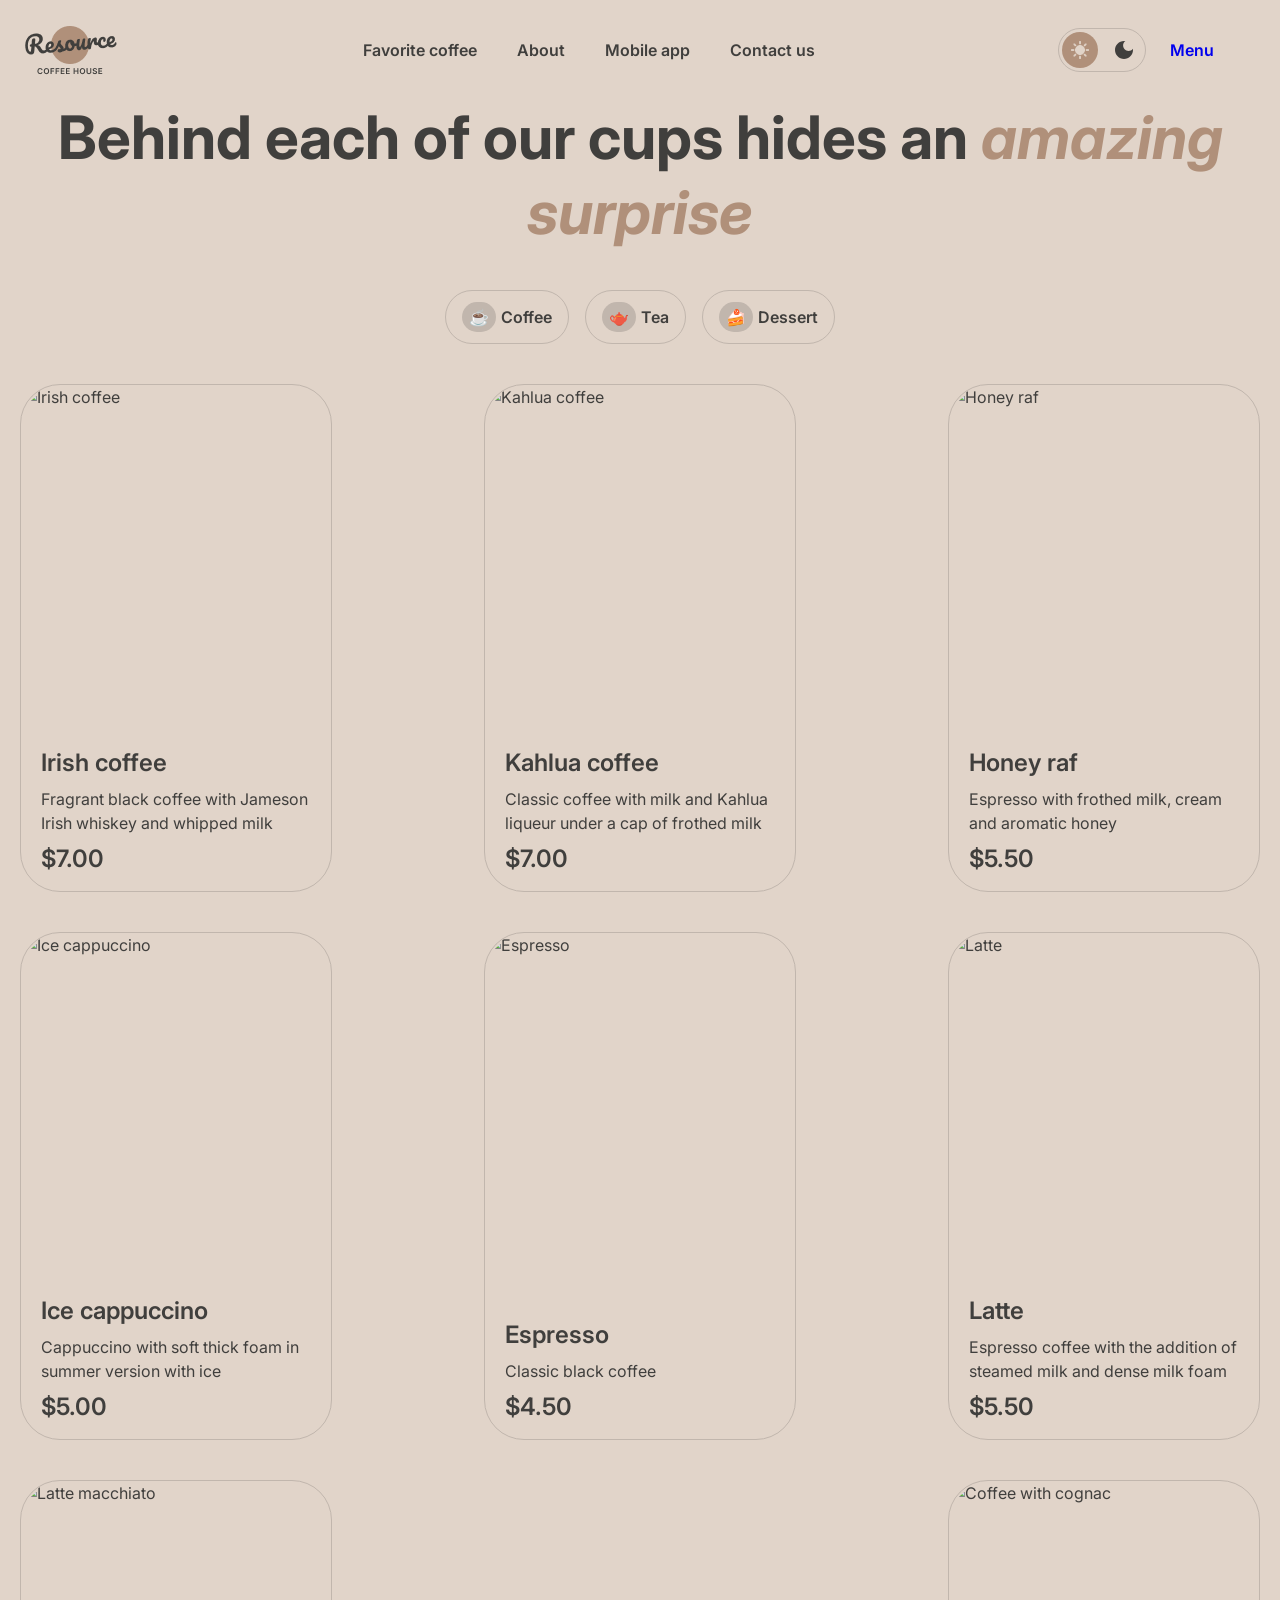
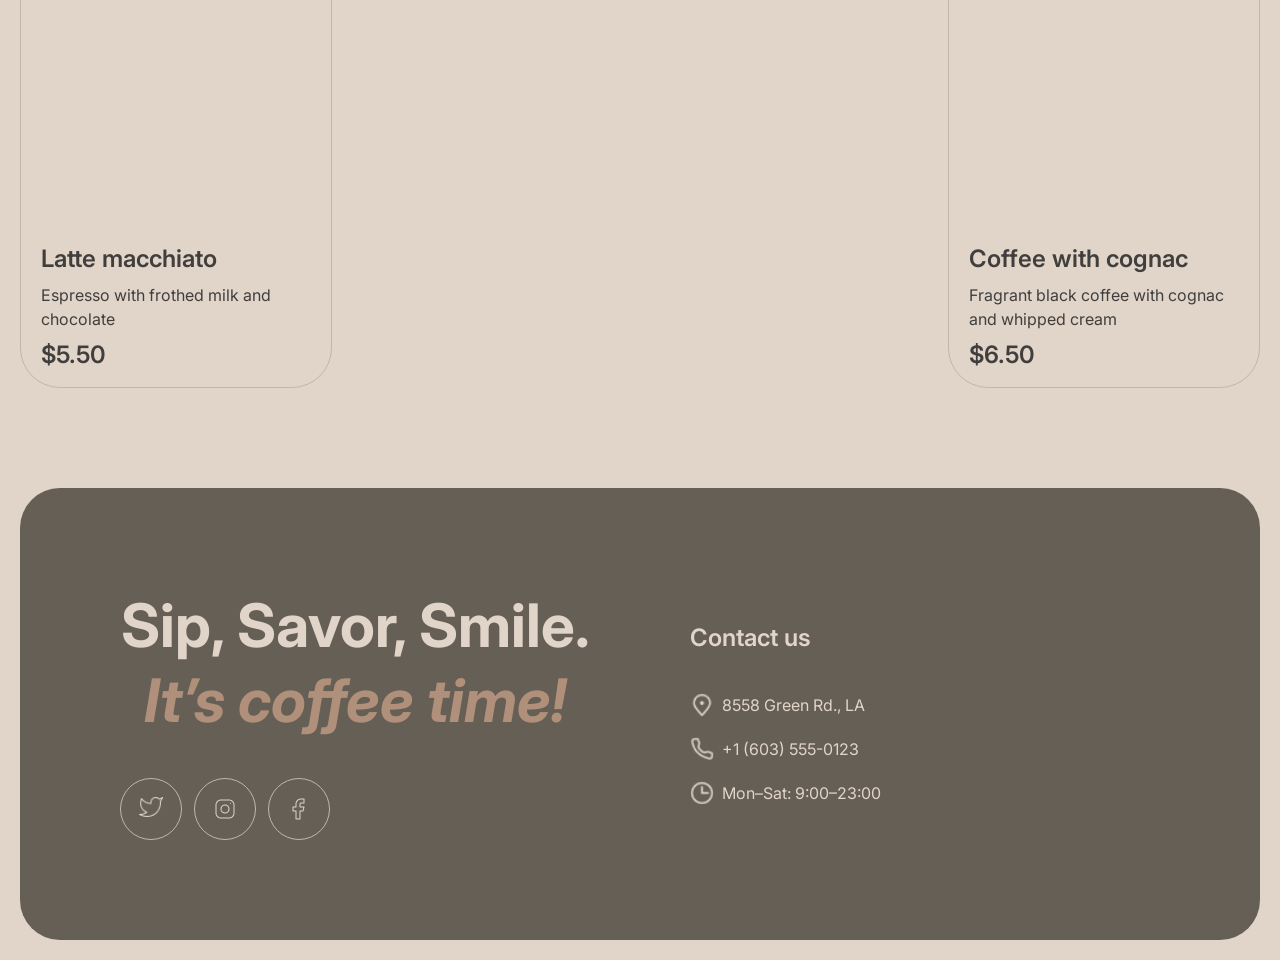
==== menu.html @ 3d420014 "feat: upd layout" ====
<!DOCTYPE html>
<html lang="en">
<head>
  <meta charset="UTF-8">
  <meta name="viewport" content="width=device-width, initial-scale=1.0">
  <link rel="icon" href="./src/images/logos/logo.png" type="image/png">
  <title>Coffee House menu</title>
  <link rel="preconnect" href="https://fonts.googleapis.com">
  <link rel="preconnect" href="https://fonts.gstatic.com" crossorigin>
  <link href="https://fonts.googleapis.com/css2?family=Inter:wght@400;500;600;700&display=swap" rel="stylesheet">
  <link rel="stylesheet" href="./src/style/main.css">
</head>
<body class="body">
  <header id="header"></header>

  <main class="menu" id="menu">
    <section class="menu-container">
      <h1 class="section-title">Behind each of our cups hides an <span class="title-italic">amazing surprise</span></h1>
      
      <ul class="btn-menu">
        <li class="btn-menu-list-item">
          <span class="btn-menu-emoj">☕</span>
          <a class="menu-link coffee" href="#coffee">Coffee</a>
        </li>
        <li class="btn-menu-list-item">
          <span class="btn-menu-emoj">🫖</span>
          <a class="menu-link tea" href="#tea">Tea</a>
        </li>
        <li class="btn-menu-list-item">
          <span class="btn-menu-emoj">🍰</span>
          <a class="menu-link dessert" href="#dessert">Dessert</a>
        </li>
      </ul>

      <div class="cards-conteiner coffee-list" id="coffee">
        <div class="card">
          <img class="card-img" src="/src/images/menu/Irish.jpg" alt="Irish coffee">
          <div class="card-content">
            <h3 class="card-title">Irish coffee</h3>
            <p class="card-descrp">Fragrant black coffee with Jameson Irish whiskey and whipped milk</p>
            <p class="card-price">$7.00</p>
          </div>
        </div>

        <div class="card">
          <img class="card-img" src="/src/images/menu/Kahlua.jpg" alt="Kahlua coffee">
          <div class="card-content">
            <h3 class="card-title">Kahlua coffee</h3>
            <p class="card-descrp">Classic coffee with milk and Kahlua liqueur under a cap of frothed milk</p>
            <p class="card-price">$7.00</p>
          </div>
        </div>

        <div class="card">
          <img class="card-img" src="/src/images/menu/Honey.jpg" alt="Honey raf">
          <div class="card-content">
            <h3 class="card-title">Honey raf</h3>
            <p class="card-descrp">Espresso with frothed milk, cream and aromatic honey</p>
            <p class="card-price">$5.50</p>
          </div>
        </div>

        <div class="card">
          <img class="card-img" src="/src/images/menu/Ice.jpg" alt="Ice cappuccino">
          <div class="card-content">
            <h3 class="card-title">Ice cappuccino</h3>
            <p class="card-descrp">Cappuccino with soft thick foam in summer version with ice</p>
            <p class="card-price">$5.00</p>
          </div>
        </div>

        <div class="card">
          <img class="card-img" src="/src/images/menu/Espresso.jpg" alt="Espresso">
          <div class="card-content">
            <h3 class="card-title">Espresso</h3>
            <p class="card-descrp">Classic black coffee</p>
            <p class="card-price">$4.50</p>
          </div>
        </div>

        <div class="card">
          <img class="card-img" src="/src/images/menu/Latte.jpg" alt="Latte">
          <div class="card-content">
            <h3 class="card-title">Latte</h3>
            <p class="card-descrp">Espresso coffee with the addition of steamed milk and dense milk foam</p>
            <p class="card-price">$5.50</p>
          </div>
        </div>

        <div class="card">
          <img class="card-img" src="/src/images/menu/macchiato.jpg" alt="Latte macchiato">
          <div class="card-content">
            <h3 class="card-title">Latte macchiato</h3>
            <p class="card-descrp">Espresso with frothed milk and chocolate</p>
            <p class="card-price">$5.50</p>
          </div>
        </div>

        <div class="card">
          <img class="card-img" src="/src/images/menu/cognac.jpg" alt="Coffee with cognac">
          <div class="card-content">
            <h3 class="card-title">Coffee with cognac</h3>
            <p class="card-descrp">Fragrant black coffee with cognac and whipped cream</p>
            <p class="card-price">$6.50</p>
          </div>
        </div>

        <div class="load-more"></div>
      </div>

      <div class="cards-conteiner tea-list" id="tea">
        <div class="card">
          <img class="card-img" src="/src/images/menu/Moroccan.png" alt="Moroccan tea">
          <div class="card-content">
            <h3 class="card-title">Moroccan</h3>
            <p class="card-descrp">Fragrant black tea with the addition of tangerine, cinnamon, honey, lemon and mint</p>
            <p class="card-price">$4.50</p>
          </div>
        </div>

        <div class="card">
          <img class="card-img" src="/src/images/menu/Ginger.png" alt="Ginger tea">
          <div class="card-content">
            <h3 class="card-title">Ginger</h3>
            <p class="card-descrp">Original black tea with fresh ginger, lemon and honey</p>
            <p class="card-price">$5.00</p>
          </div>
        </div>

        <div class="card">
          <img class="card-img" src="/src/images/menu/Cranberry.png" alt="Cranberry tea">
          <div class="card-content">
            <h3 class="card-title">Cranberry</h3>
            <p class="card-descrp">Invigorating black tea with cranberry and honey</p>
            <p class="card-price">$5.00</p>
          </div>
        </div>

        <div class="card">
          <img class="card-img" src="/src/images/menu/buckthorn.png" alt="Sea buckthorn tea">
          <div class="card-content">
            <h3 class="card-title">Sea buckthorn</h3>
            <p class="card-descrp">Toning sweet black tea with sea buckthorn, fresh thyme and cinnamon</p>
            <p class="card-price">$5.50</p>
          </div>
        </div>

        <div class="load-more"></div>
      </div>

      <div class="cards-conteiner dessert-list" id="dessert">
        <div class="card">
          <img class="card-img" src="/src/images/menu/Marble-cheesecake.png" alt="Marble cheesecake">
          <div class="card-content">
            <h3 class="card-title">Marble cheesecake</h3>
            <p class="card-descrp">Philadelphia cheese with lemon zest on a light sponge cake and red currant jam</p>
            <p class="card-price">$3.50</p>
          </div>
        </div>

        <div class="card">
          <img class="card-img" src="/src/images/menu/Red-velvet.png" alt="Red velvet">
          <div class="card-content">
            <h3 class="card-title">Red velvet</h3>
            <p class="card-descrp">Layer cake with cream cheese frosting</p>
            <p class="card-price">$4.00</p>
          </div>
        </div>

        <div class="card">
          <img class="card-img" src="/src/images/menu/Cheesecakes.png" alt="Cheesecakes">
          <div class="card-content">
            <h3 class="card-title">Cheesecakes</h3>
            <p class="card-descrp">Soft cottage cheese pancakes with sour cream and fresh berries and sprinkled with powdered
              sugar</p>
            <p class="card-price">$4.50</p>
          </div>
        </div>

        <div class="card">
          <img class="card-img" src="/src/images/menu/Creme-brulee.png" alt="Creme brulee">
          <div class="card-content">
            <h3 class="card-title">Creme brulee</h3>
            <p class="card-descrp">Delicate creamy dessert in a caramel basket with wild berries</p>
            <p class="card-price">$4.00</p>
          </div>
        </div>

        <div class="card">
          <img class="card-img" src="/src/images/menu/Pancakes.png" alt="Pancakes">
          <div class="card-content">
            <h3 class="card-title">Pancakes</h3>
            <p class="card-descrp">Tender pancakes with strawberry jam and fresh strawberries</p>
            <p class="card-price">$4.50</p>
          </div>
        </div>

        <div class="card">
          <img class="card-img" src="/src/images/menu/Honey-cake.png" alt="Honey cake">
          <div class="card-content">
            <h3 class="card-title">Honey cake</h3>
            <p class="card-descrp">Classic honey cake with delicate custard</p>
            <p class="card-price">$4.50</p>
          </div>
        </div>

        <div class="card">
          <img class="card-img" src="/src/images/menu/Chocolate-cake.png" alt="Chocolate cake">
          <div class="card-content">
            <h3 class="card-title">Chocolate cake</h3>
            <p class="card-descrp">Cake with hot chocolate filling and nuts with dried apricots</p>
            <p class="card-price">$5.50</p>
          </div>
        </div>

        <div class="card">
          <img class="card-img" src="/src/images/menu/Black-forest.png" alt="Black forest">
          <div class="card-content">
            <h3 class="card-title">Black forest</h3>
            <p class="card-descrp">A combination of thin sponge cake with cherry jam and light chocolate mousse</p>
            <p class="card-price">$6.50</p>
          </div>
        </div>

        <div class="load-more"></div>
      </div>
    </section>
  </main>
  
  <footer id="footer"></footer>
  <script type="module" src="./src/js/main.js"></script>
</body>
</html>
---- src/style/main.css ----
@import "./normalizer.css";
@import "./variables.css";
@import "./header.css";
@import "./footer.css";
@import "./menu.css";

.btn {
  font-family: inherit;
  border: none;
  outline: none;
  background: transparent;
}

.body {
  font-family: "Inter", sans-serif;
  font-size: 16px;
  font-weight: 400;
  line-height: 150%;
  color: #403f3d;
  box-sizing: border-box;
  background-color: #e1d4c9;
  max-width: 1360px;
  padding-block: 20px;
  margin: 0 auto;
}

.body.dark-theme {
  color: #e1d4c9;
  background-color: #292826;
}

.section-title {
  font-size: 60px;
  line-height: 125%;
}

.section-subtitle {
  font-size: 24px;
  line-height: 125%;
  font-weight: 600;
}

/* main */
.main {
  display: flex;
  flex-direction: column;
  gap: 100px;
}

/* hero */
.hero {
  color: #e1d4c9;
  padding-top: 20px;
}

.section-hero-title {
  font-size: 72px;
  line-height: 105%;
}

.title-italic {
  color: #b0907a;
  font-style: italic;
}

.hero-container {
  background: url("/src/images/hero-img.jpg") center / cover no-repeat;
  border-radius: 40px;
  padding: 100px;
}

.hero-content {
  max-width: 530px;
  display: flex;
  flex-direction: column;
  align-items: flex-start;
  gap: 40px;
}

.hero-menu-btn {
  font-size: 16px;
  font-weight: 600;
  color: #403f3d;
  background-color: #e1d4c9;
  border-radius: 40px;
  padding: 20px 78px;
  position: relative;
}

.hero-menu-btn::after {
  content: "";
  top: 18px;
  right: 50px;
  width: 20px;
  height: 20px;
  background-image: url("/src/images/icons/coffee-cup.png");
  opacity: 0;
  position: absolute;
}

.dark-theme .hero-menu-btn {
  color: #e1d4c9;
  background-color: #292826;
}

.hero-menu-btn:hover::after {
  opacity: 1;
}

.dark-theme .hero-menu-btn:hover::after {
  background-image: url("/src/images/icons/coffee-cup-light.png");
}

/* favorite-coffee */
.favorite-coffee {
  text-align: center;
  margin: 0 auto;
  position: relative;
}

.carousel-container {
  width: 100%;
  max-width: 480px;
  display: flex;
  overflow: hidden;
  margin: 0 auto;
}

.coffe-card {
  min-width: 100%;
  display: flex;
  flex-direction: column;
  gap: 20px;
}

.coffe-card-descr {
  display: flex;
  flex-direction: column;
  gap: 16px;
}

.coffe-card-image {
  width: 100%;
}

.coffe-card-price {
  font-size: 24px;
  line-height: 125%;
  font-weight: 600;
}

.carousel-btn {
  display: flex;
  align-items: center;
  justify-content: center;

  width: 60px;
  height: 60px;
  border: 1px solid #665f55;
  border-radius: 50%;
  background-color: transparent;
  position: absolute;
}

.carousel-btn::after {
  content: "";
  width: 18px;
  height: 18px;
  background-size: contain;
  background-repeat: no-repeat;
  background-position: center;
}

.carousel-btn.prev {
  top: 50%;
  right: -160px;
}

.carousel-btn.next {
  top: 50%;
  left: -160px;
}

.prev::after {
  background-image: url("/src/images/icons/arrow-right.png");
}

.next::after {
  background-image: url("/src/images/icons/arrow-right.png");
  transform: rotate(180deg);
}

.dark-theme .prev::after {
  background-image: url("/src/images/icons/arrow-right-light.png");
}

.dark-theme .next::after {
  background-image: url("/src/images/icons/arrow-right-light.png");
  transform: rotate(180deg);
}

.carousel-indicators {
  display: flex;
  justify-content: center;
  gap: 12px;
  margin-top: 40px;
}

.carousel-indicator {
  width: 40px;
  height: 4px;
  background: #c1b6ad;
}

.dark-theme .carousel-indicator {
  background: #665f55;
}

/* about */
.about {
  display: grid;
  grid-template-columns: 1fr 1fr;
  gap: 24px;
}

.about .section-title {
  grid-column: 1 / -1;
}

.gallery {
  display: flex;
  flex-direction: column;
  gap: 24px;
}

.gallery-item {
  width: 100%;
  overflow: hidden;
  border-radius: 40px;
}

.gallery-item-large {
  aspect-ratio: 435 / 389;
}

.gallery-item-small {
  aspect-ratio: 435 / 283;
}

.gallery-item img {
  width: 100%;
  height: 100%;
  display: block;
  object-fit: cover;
}

/* mobile-app */
.mobile-app {
  display: flex;
  gap: 100px;
}

.mobile-app-info {
  display: flex;
  flex-direction: column;
  gap: 40px;
  flex: 1.2;
  padding-block: 144px;
}

.mobile-app-image {
  flex: 1;
  background-image: url("/src/images/mobile-screens.png");
  background-repeat: no-repeat;
  background-size: contain;
  background-position: center;
}

.dark-theme .mobile-app-image {
  background-image: url("/src/images/mobile-screens-dark.png");
}

.mobile-app-btn {
  font-size: 16px;
  font-weight: 600;
  text-align: left;
  border: 1px solid #665f55;
  border-radius: 100px;
  padding-block: 12px;
  position: relative;
}

.dark-theme .mobile-app-btn {
  color: #e1d4c9;
  border: 1px solid #c1b6ad;
}

.bnt-top {
  font-size: 10px;
  font-weight: 400;
  margin-bottom: 2px;
}

.app-store {
  padding-inline: 64px 58px;
}

.google-play {
  padding-inline: 64px 44px;
}

.app-store::before,
.google-play::before {
  content: "";
  display: inline-block;

  background-repeat: no-repeat;
  background-size: contain;
  top: 14px;
  left: 20px;
  position: absolute;
}

.app-store::before {
  width: 36px;
  height: 36px;
  background-image: url("/src/images/icons/iphone.png");
}

.dark-theme .app-store::before {
  background-image: url("/src/images/icons/iphone-light.png");
}

.google-play::before {
  width: 31px;
  height: 31px;
  background-image: url("/src/images/icons/goggleplay.png");
}

.dark-theme .google-play::before {
  background-image: url("/src/images/icons/goggleplay-light.png");
}

/* aside menu */
.side-menu {
  display: none;
  flex-direction: column;
  align-items: center;
  gap: 100px;
}

.side-menu .nav {
  display: flex;
  gap: 60px;
  flex-direction: column;
  align-items: center;
  font-size: 32px;
  font-weight: 600;
}

.side-menu .menu-btn {
  display: block;
  text-align: center;
  font-size: 32px;
  font-weight: 600;
  color: #403f3d;
}

@media (max-width: 1280px) {
  .body {
    padding-inline: 20px;
  }
}

@media (max-width: 768px) {
  .hero-container {
    padding: 60px;
  }

  /* add after adding functionality */
  /* .side-menu {
    display: none;
  } */

  .carousel-btn::after {
    width: 24px;
    height: 24px;
  }

  .carousel-btn.prev {
    right: 0;
  }

  .carousel-btn.next {
    left: 0;
  }

  .about {
    display: flex;
    flex-direction: column;
    gap: 40px;
  }

  .gallery-item-small {
    display: none;
  }

  .mobile-app {
    flex-direction: column;
  }

  .mobile-app-info {
    padding-block: 0;
  }

  .mobile-app-image {
    width: 100%;
    height: 500px;
    flex: none;
    margin-bottom: 100px;
  }
}

@media (max-width: 380px) {
  .body {
    padding: 20px 16px;
  }

  .section-hero-title {
    font-size: 42px;
  }

  .section-title {
    font-size: 32px;
  }

  .hero-container {
    padding: 60px 16px;
  }

  .carousel-container {
    margin-top: 40px;
  }

  .carousel-btn {
    display: none;
  }

  .gallery-item-large {
    height: 590px;
  }

  .app-store {
    margin-bottom: 20px;
  }

  .mobile-app {
    gap: 0;
  }

  .mobile-app-image {
    margin-bottom: 0;
  }
}
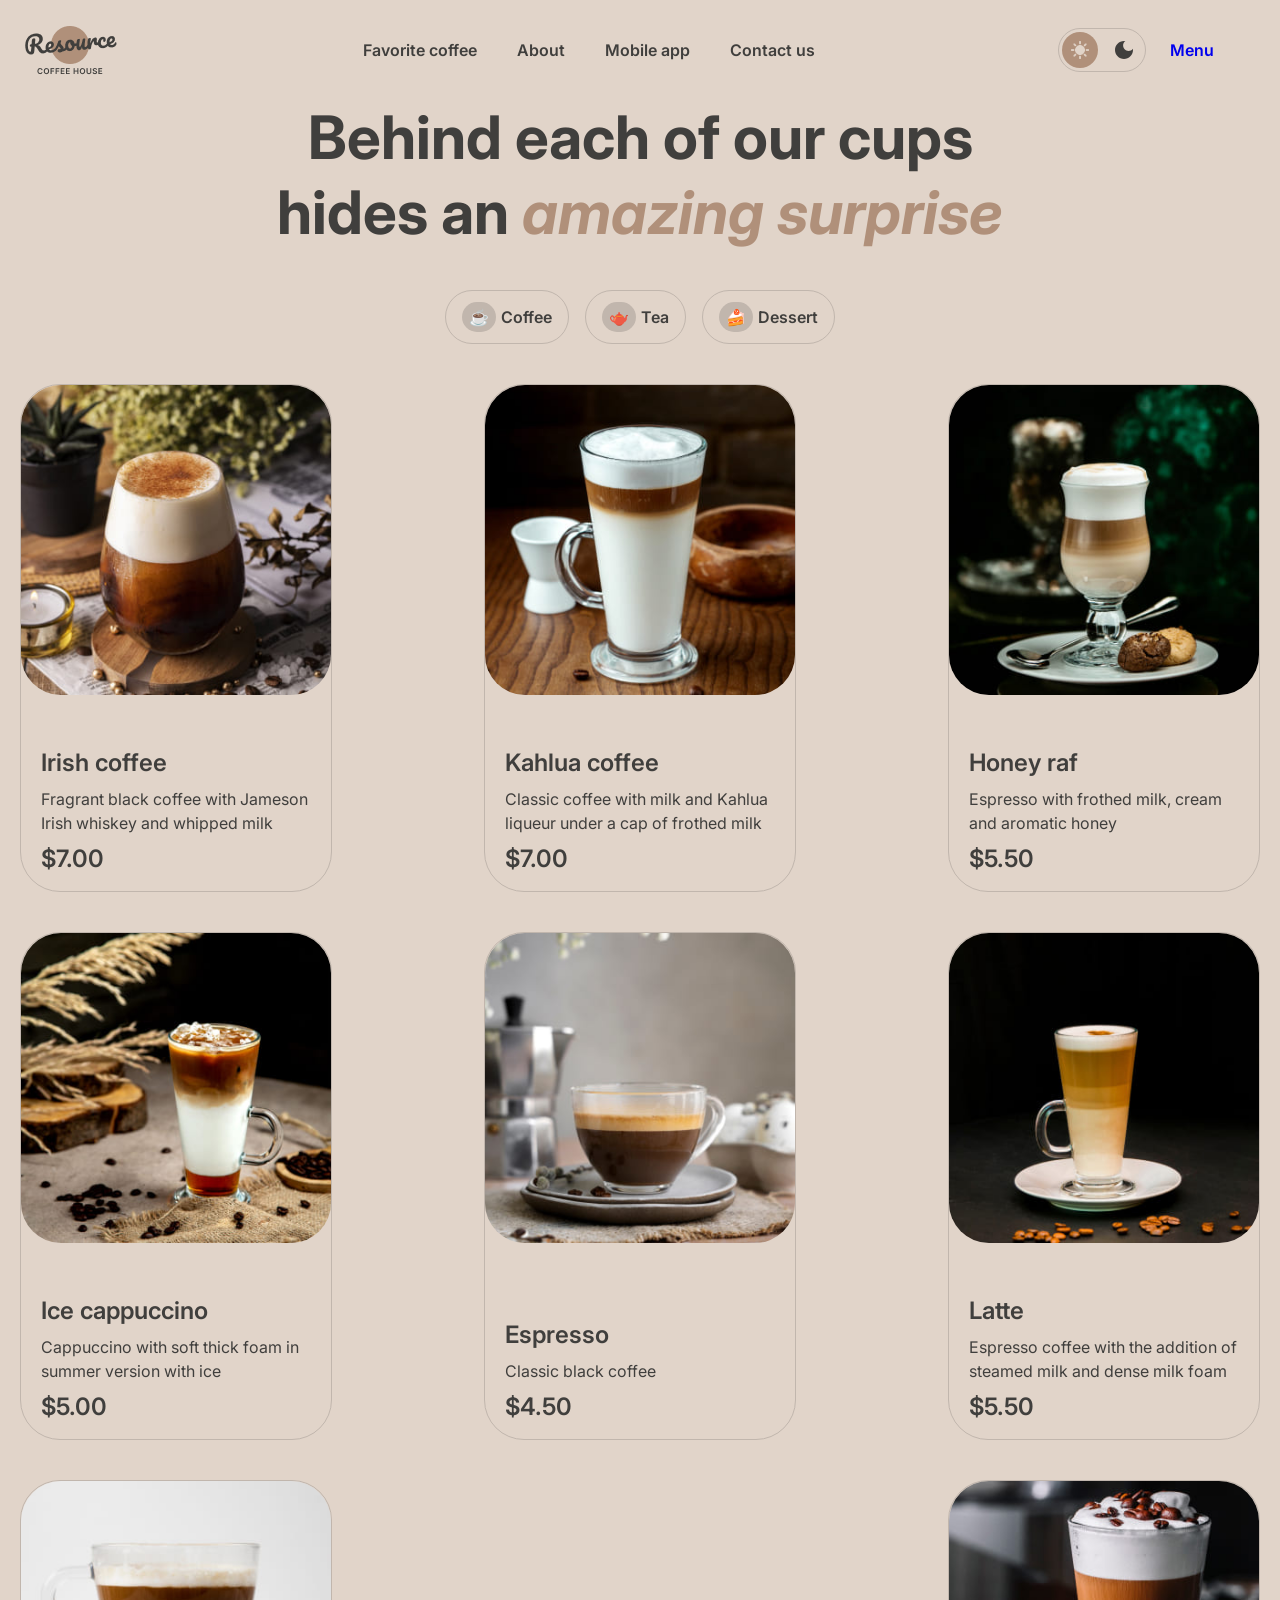
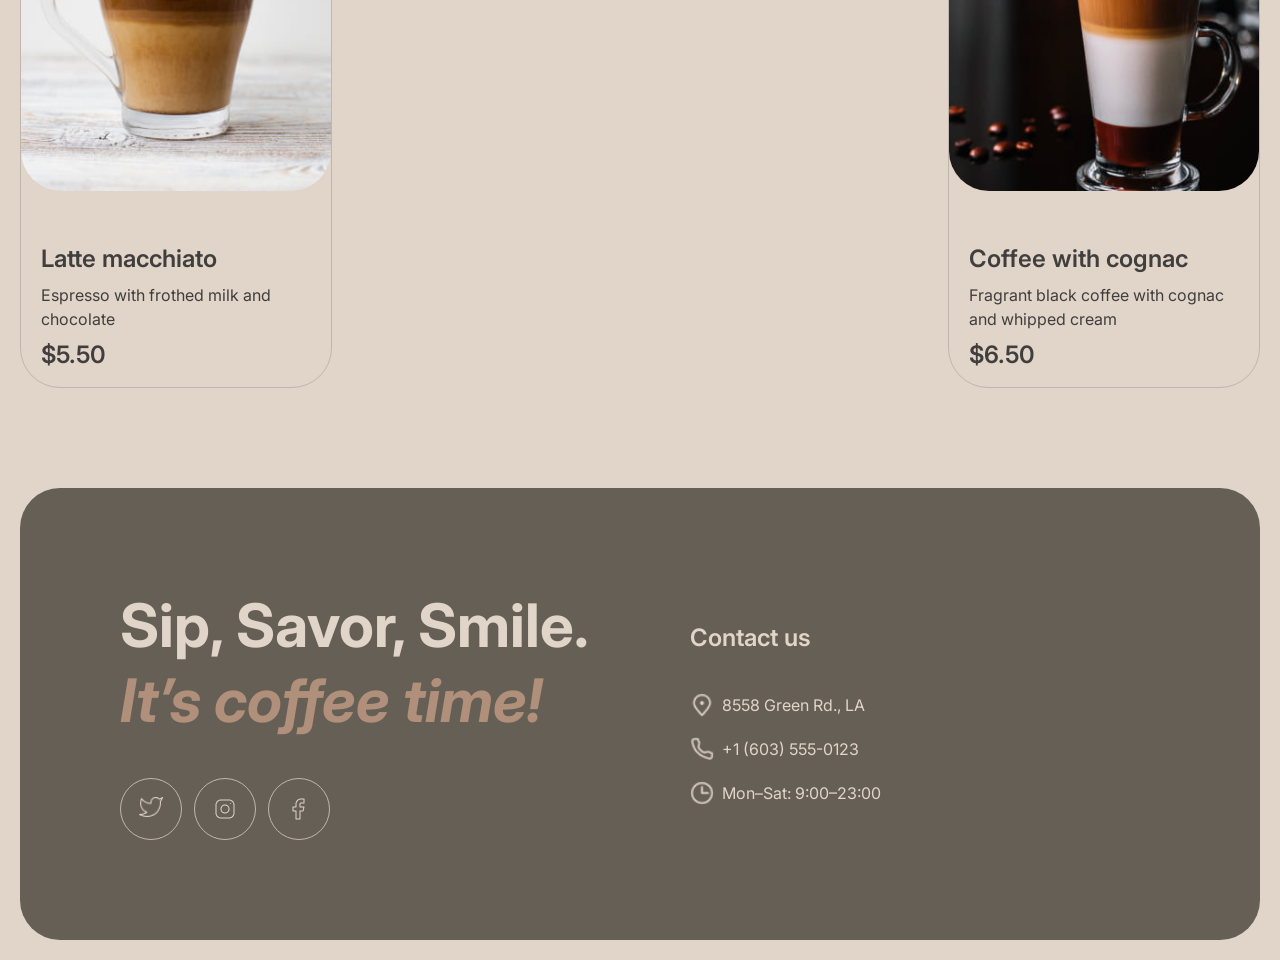
==== commit 86e0e85c: "fix: bugfixes" ====
--- a/menu.html
+++ b/menu.html
@@ -36,7 +36,7 @@
         <div class="card">
           <img class="card-img" src="/src/images/menu/Irish.jpg" alt="Irish coffee">
           <div class="card-content">
-            <h3 class="card-title">Irish coffee</h3>
+            <h2 class="card-title">Irish coffee</h2>
             <p class="card-descrp">Fragrant black coffee with Jameson Irish whiskey and whipped milk</p>
             <p class="card-price">$7.00</p>
           </div>
@@ -45,7 +45,7 @@
         <div class="card">
           <img class="card-img" src="/src/images/menu/Kahlua.jpg" alt="Kahlua coffee">
           <div class="card-content">
-            <h3 class="card-title">Kahlua coffee</h3>
+            <h2 class="card-title">Kahlua coffee</h2>
             <p class="card-descrp">Classic coffee with milk and Kahlua liqueur under a cap of frothed milk</p>
             <p class="card-price">$7.00</p>
           </div>
@@ -54,7 +54,7 @@
         <div class="card">
           <img class="card-img" src="/src/images/menu/Honey.jpg" alt="Honey raf">
           <div class="card-content">
-            <h3 class="card-title">Honey raf</h3>
+            <h2 class="card-title">Honey raf</h2>
             <p class="card-descrp">Espresso with frothed milk, cream and aromatic honey</p>
             <p class="card-price">$5.50</p>
           </div>
@@ -63,7 +63,7 @@
         <div class="card">
           <img class="card-img" src="/src/images/menu/Ice.jpg" alt="Ice cappuccino">
           <div class="card-content">
-            <h3 class="card-title">Ice cappuccino</h3>
+            <h2 class="card-title">Ice cappuccino</h2>
             <p class="card-descrp">Cappuccino with soft thick foam in summer version with ice</p>
             <p class="card-price">$5.00</p>
           </div>
@@ -72,7 +72,7 @@
         <div class="card">
           <img class="card-img" src="/src/images/menu/Espresso.jpg" alt="Espresso">
           <div class="card-content">
-            <h3 class="card-title">Espresso</h3>
+            <h2 class="card-title">Espresso</h2>
             <p class="card-descrp">Classic black coffee</p>
             <p class="card-price">$4.50</p>
           </div>
@@ -81,7 +81,7 @@
         <div class="card">
           <img class="card-img" src="/src/images/menu/Latte.jpg" alt="Latte">
           <div class="card-content">
-            <h3 class="card-title">Latte</h3>
+            <h2 class="card-title">Latte</h2>
             <p class="card-descrp">Espresso coffee with the addition of steamed milk and dense milk foam</p>
             <p class="card-price">$5.50</p>
           </div>
@@ -90,7 +90,7 @@
         <div class="card">
           <img class="card-img" src="/src/images/menu/macchiato.jpg" alt="Latte macchiato">
           <div class="card-content">
-            <h3 class="card-title">Latte macchiato</h3>
+            <h2 class="card-title">Latte macchiato</h2>
             <p class="card-descrp">Espresso with frothed milk and chocolate</p>
             <p class="card-price">$5.50</p>
           </div>
@@ -99,7 +99,7 @@
         <div class="card">
           <img class="card-img" src="/src/images/menu/cognac.jpg" alt="Coffee with cognac">
           <div class="card-content">
-            <h3 class="card-title">Coffee with cognac</h3>
+            <h2 class="card-title">Coffee with cognac</h2>
             <p class="card-descrp">Fragrant black coffee with cognac and whipped cream</p>
             <p class="card-price">$6.50</p>
           </div>
@@ -112,7 +112,7 @@
         <div class="card">
           <img class="card-img" src="/src/images/menu/Moroccan.png" alt="Moroccan tea">
           <div class="card-content">
-            <h3 class="card-title">Moroccan</h3>
+            <h2 class="card-title">Moroccan</h2>
             <p class="card-descrp">Fragrant black tea with the addition of tangerine, cinnamon, honey, lemon and mint</p>
             <p class="card-price">$4.50</p>
           </div>
@@ -121,7 +121,7 @@
         <div class="card">
           <img class="card-img" src="/src/images/menu/Ginger.png" alt="Ginger tea">
           <div class="card-content">
-            <h3 class="card-title">Ginger</h3>
+            <h2 class="card-title">Ginger</h2>
             <p class="card-descrp">Original black tea with fresh ginger, lemon and honey</p>
             <p class="card-price">$5.00</p>
           </div>
@@ -130,7 +130,7 @@
         <div class="card">
           <img class="card-img" src="/src/images/menu/Cranberry.png" alt="Cranberry tea">
           <div class="card-content">
-            <h3 class="card-title">Cranberry</h3>
+            <h2 class="card-title">Cranberry</h2>
             <p class="card-descrp">Invigorating black tea with cranberry and honey</p>
             <p class="card-price">$5.00</p>
           </div>
@@ -139,7 +139,7 @@
         <div class="card">
           <img class="card-img" src="/src/images/menu/buckthorn.png" alt="Sea buckthorn tea">
           <div class="card-content">
-            <h3 class="card-title">Sea buckthorn</h3>
+            <h2 class="card-title">Sea buckthorn</h2>
             <p class="card-descrp">Toning sweet black tea with sea buckthorn, fresh thyme and cinnamon</p>
             <p class="card-price">$5.50</p>
           </div>
@@ -152,7 +152,7 @@
         <div class="card">
           <img class="card-img" src="/src/images/menu/Marble-cheesecake.png" alt="Marble cheesecake">
           <div class="card-content">
-            <h3 class="card-title">Marble cheesecake</h3>
+            <h2 class="card-title">Marble cheesecake</h2>
             <p class="card-descrp">Philadelphia cheese with lemon zest on a light sponge cake and red currant jam</p>
             <p class="card-price">$3.50</p>
           </div>
@@ -161,7 +161,7 @@
         <div class="card">
           <img class="card-img" src="/src/images/menu/Red-velvet.png" alt="Red velvet">
           <div class="card-content">
-            <h3 class="card-title">Red velvet</h3>
+            <h2 class="card-title">Red velvet</h2>
             <p class="card-descrp">Layer cake with cream cheese frosting</p>
             <p class="card-price">$4.00</p>
           </div>
@@ -170,7 +170,7 @@
         <div class="card">
           <img class="card-img" src="/src/images/menu/Cheesecakes.png" alt="Cheesecakes">
           <div class="card-content">
-            <h3 class="card-title">Cheesecakes</h3>
+            <h2 class="card-title">Cheesecakes</h2>
             <p class="card-descrp">Soft cottage cheese pancakes with sour cream and fresh berries and sprinkled with powdered
               sugar</p>
             <p class="card-price">$4.50</p>
@@ -180,7 +180,7 @@
         <div class="card">
           <img class="card-img" src="/src/images/menu/Creme-brulee.png" alt="Creme brulee">
           <div class="card-content">
-            <h3 class="card-title">Creme brulee</h3>
+            <h2 class="card-title">Creme brulee</h2>
             <p class="card-descrp">Delicate creamy dessert in a caramel basket with wild berries</p>
             <p class="card-price">$4.00</p>
           </div>
@@ -189,7 +189,7 @@
         <div class="card">
           <img class="card-img" src="/src/images/menu/Pancakes.png" alt="Pancakes">
           <div class="card-content">
-            <h3 class="card-title">Pancakes</h3>
+            <h2 class="card-title">Pancakes</h2>
             <p class="card-descrp">Tender pancakes with strawberry jam and fresh strawberries</p>
             <p class="card-price">$4.50</p>
           </div>
@@ -198,7 +198,7 @@
         <div class="card">
           <img class="card-img" src="/src/images/menu/Honey-cake.png" alt="Honey cake">
           <div class="card-content">
-            <h3 class="card-title">Honey cake</h3>
+            <h2 class="card-title">Honey cake</h2>
             <p class="card-descrp">Classic honey cake with delicate custard</p>
             <p class="card-price">$4.50</p>
           </div>
@@ -207,7 +207,7 @@
         <div class="card">
           <img class="card-img" src="/src/images/menu/Chocolate-cake.png" alt="Chocolate cake">
           <div class="card-content">
-            <h3 class="card-title">Chocolate cake</h3>
+            <h2 class="card-title">Chocolate cake</h2>
             <p class="card-descrp">Cake with hot chocolate filling and nuts with dried apricots</p>
             <p class="card-price">$5.50</p>
           </div>
@@ -216,7 +216,7 @@
         <div class="card">
           <img class="card-img" src="/src/images/menu/Black-forest.png" alt="Black forest">
           <div class="card-content">
-            <h3 class="card-title">Black forest</h3>
+            <h2 class="card-title">Black forest</h2>
             <p class="card-descrp">A combination of thin sponge cake with cherry jam and light chocolate mousse</p>
             <p class="card-price">$6.50</p>
           </div>
--- a/src/style/main.css
+++ b/src/style/main.css
@@ -290,6 +290,11 @@
   position: relative;
 }
 
+.mobile-app-btn-container {
+  display: flex;
+  gap: 20px;
+}
+
 .dark-theme .mobile-app-btn {
   color: #e1d4c9;
   border: 1px solid #c1b6ad;
@@ -366,15 +371,46 @@
   color: #403f3d;
 }
 
-@media (max-width: 1280px) {
+@media (max-width: 1440px) {
   .body {
     padding-inline: 20px;
   }
 }
+
+@media (max-width: 1280px) {
+  .carousel-btn.prev {
+    right: 0;
+  }
+
+  .carousel-btn.next {
+    left: 0;
+  }
+}
+
+@media (max-width: 1024px) {
+  .mobile-app-btn-container {
+    gap: 5px;
+  }
+}
+
+@media (max-width: 900px) {
+  .mobile-app-btn-container {
+    flex-direction: column;
+  }
+
+  .mobile-app-btn {
+    max-width: 203px;
+  }
+}
+
 
 @media (max-width: 768px) {
   .hero-container {
     padding: 60px;
+  }
+
+  .mobile-app-btn-container {
+    flex-direction: row;
   }
 
   /* add after adding functionality */
@@ -385,14 +421,6 @@
   .carousel-btn::after {
     width: 24px;
     height: 24px;
-  }
-
-  .carousel-btn.prev {
-    right: 0;
-  }
-
-  .carousel-btn.next {
-    left: 0;
   }
 
   .about {
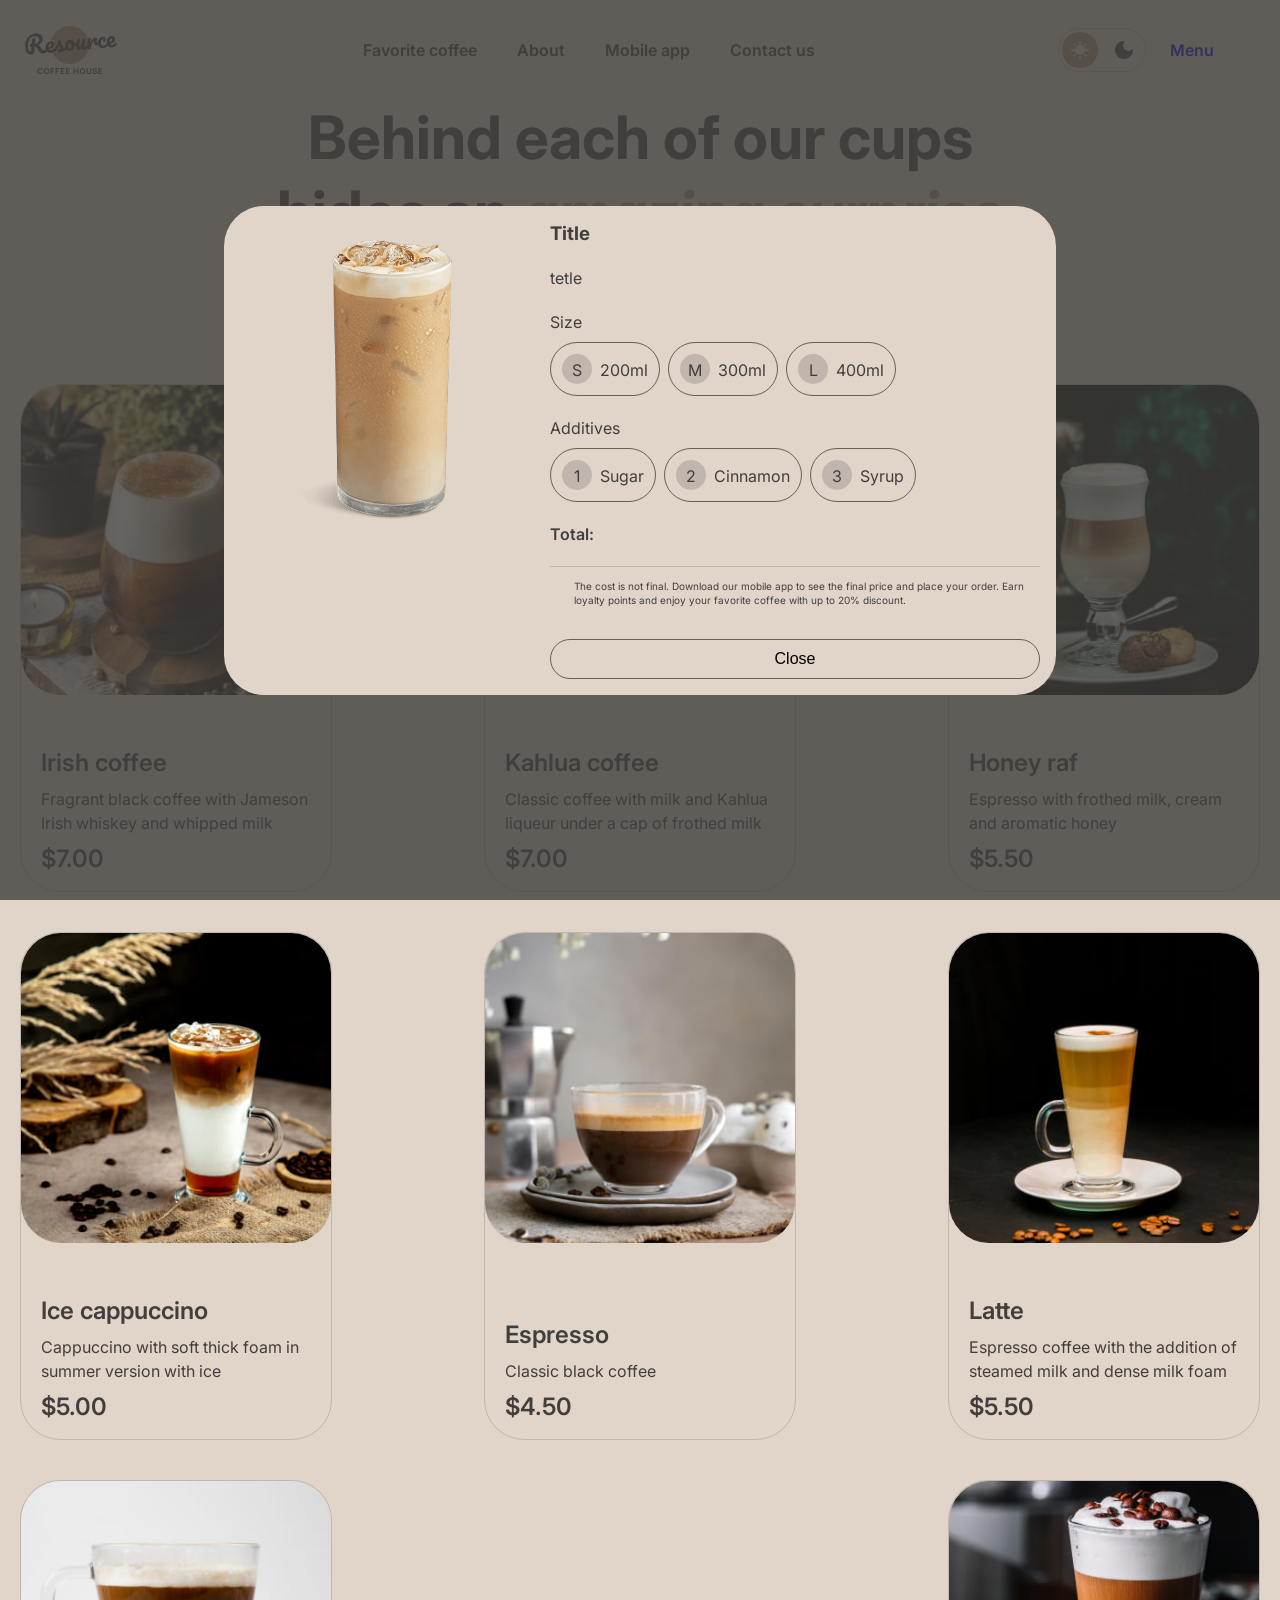
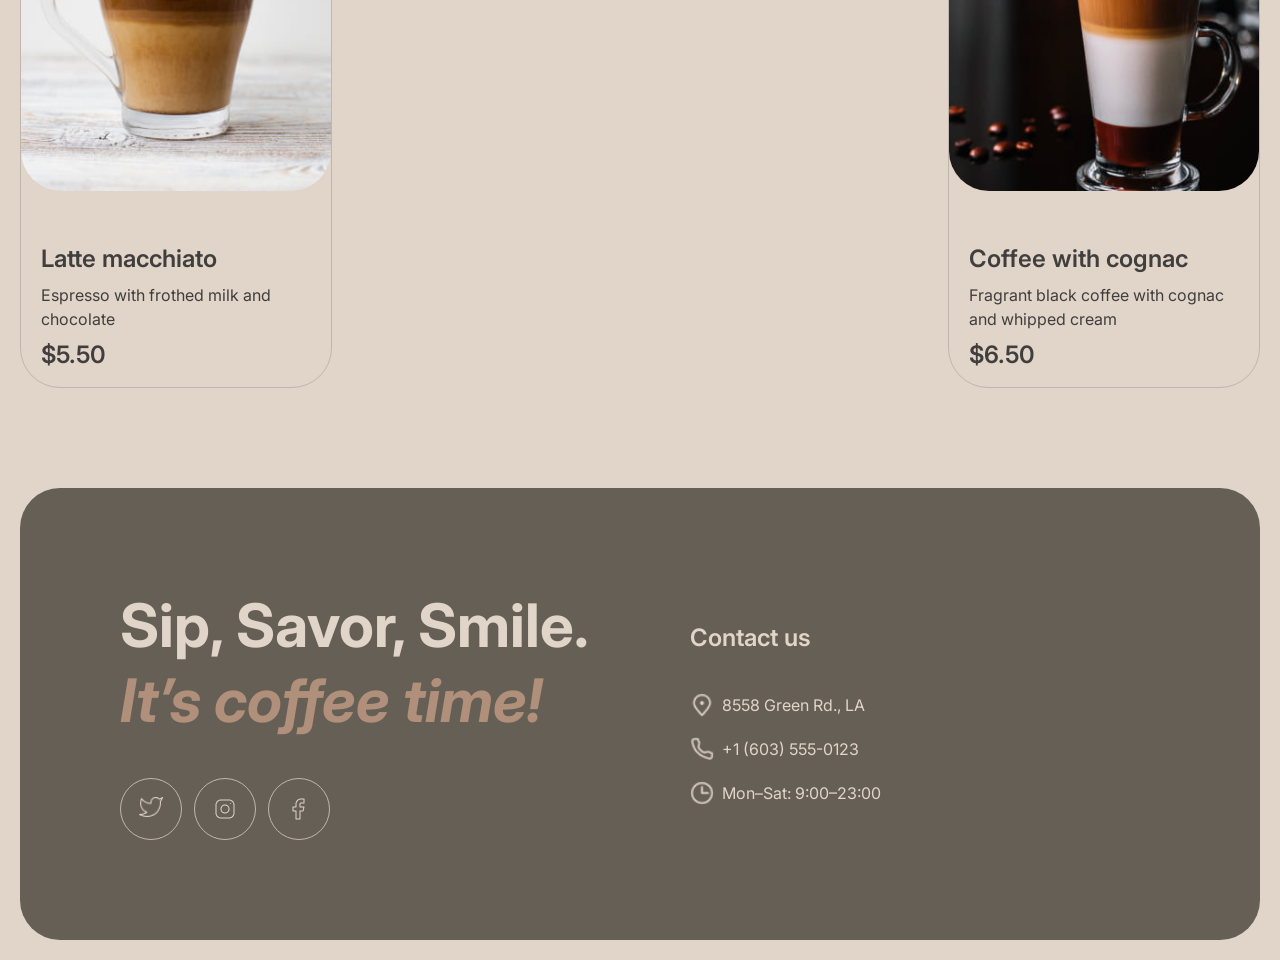
==== commit 5f5e1938: "feat: add modal layout" ====
--- a/menu.html
+++ b/menu.html
@@ -225,6 +225,47 @@
         <div class="load-more"></div>
       </div>
     </section>
+
+    <section class="modal is-active">
+      <div class="modal-container">
+        <div class="modal-image-container">
+          <img class="modal-image" src="/src/images/frappuccino.png" alt="">
+        </div>
+    
+        <div class="modal-info">
+          <h3 class="product-title">Title</h3>
+          <p class="product-description">tetle</p>
+    
+          <div class="product-size">
+            <h4 class="product-list-title">Size</h4>
+    
+            <ul class="product-list-items">
+              <li class="product-item"><span class="product-item-label">S</span>200ml</li>
+              <li class="product-item"><span class="product-item-label">M</span>300ml</li>
+              <li class="product-item"><span class="product-item-label">L</span>400ml</li>
+            </ul>
+          </div>
+    
+          <div class="product-additives">
+            <h4 class="product-list-title">Additives</h4>
+    
+            <ul class="product-list-items">
+              <li class="product-item"><span class="product-item-label">1</span>Sugar</li>
+              <li class="product-item"><span class="product-item-label">2</span>Cinnamon</li>
+              <li class="product-item"><span class="product-item-label">3</span>Syrup</li>
+            </ul>
+          </div>
+    
+          <p class="product-total">Total: <span class="product-price"></span></p>
+    
+          <p class="product-add-info">The cost is not final. Download our mobile app to see the final price and place your
+            order. Earn loyalty points and
+            enjoy your favorite coffee with up to 20% discount.</p>
+    
+          <button class="product-close-btn">Close</button>
+        </div>
+      </div>
+    </section>
   </main>
   
   <footer id="footer"></footer>
--- a/src/style/main.css
+++ b/src/style/main.css
@@ -371,6 +371,133 @@
   color: #403f3d;
 }
 
+/* modal */
+.modal {
+  display: none;
+}
+
+.modal.is-active {
+  background-color: rgba(64, 63, 61, 0.8);
+  inset: 0;
+  display: flex;
+  flex-direction: column;
+  justify-content: center;
+  align-items: center;
+  position: absolute;
+}
+
+.modal-container {
+  display: flex;
+  max-width: 800px;
+  color: #403f3d;
+  background-color: #e1d4c9;
+  border-radius: 40px;
+  padding: 16px;
+  margin: 0 auto;
+}
+
+.modal-image-container {
+  flex: 0.8;
+  max-width: 310px;
+  max-height: 310px;
+}
+
+.modal-image {
+  width: 100%;
+  transition: scale 0.3s;
+}
+
+.modal-image:hover {
+  scale: 1.05;
+}
+
+.modal-info {
+  flex: 1.2;
+  display: flex;
+  flex-direction: column;
+  gap: 20px;
+}
+
+.product-list-items {
+  display: flex;
+  gap: 8px;
+}
+
+.product-list-title {
+  font-size: 16px;
+  font-weight: 400;
+  margin-bottom: 8px;
+}
+
+.product-item {
+  border: 1px solid #665f55;
+  border-radius: 100px;
+  padding: 11px;
+}
+
+.product-item:hover {
+  color: #e1d4c9;
+  background-color: #665f55;
+}
+
+.product-item-label {
+  width: 30px;
+  height: 30px;
+  display: inline-block;
+  color: #403f3d;
+  text-align: center;
+  background-color: #c1b6ad;
+  border-radius: 100px;
+  padding: 4px 8px;
+  margin-right: 8px;
+  box-sizing: border-box;
+}
+
+.product-item:hover .product-item-label {
+  color: #665f55;
+  background-color: #e1d4c9;
+}
+
+.product-total {
+  font-size: 16px;
+  font-weight: 600;
+}
+
+.product-add-info {
+  font-size: 10px;
+  line-height: 140%;
+  border-top: 1px solid #c1b6ad;
+  padding: 12px 0 12px 24px;
+  position: relative;
+}
+
+.product-add-info::before {
+  content: "";
+  display: inline-block;
+  width: 16px;
+  height: 16px;
+  background-image: url("/src/images/icons/info-empty.svg");
+  background-repeat: no-repeat;
+  background-size: contain;
+  top: 12px;
+  left: 0;
+  position: absolute;
+}
+
+.product-close-btn {
+  font-size: 16px;
+  background-color: transparent;
+  border: 1px solid #665f55;
+  border-radius: 100px;
+  padding-block: 10px;
+  cursor: pointer;
+}
+
+.product-close-btn:hover {
+  color: #e1d4c9;
+  background-color: #665f55;
+}
+
 @media (max-width: 1440px) {
   .body {
     padding-inline: 20px;
@@ -402,7 +529,6 @@
     max-width: 203px;
   }
 }
-
 
 @media (max-width: 768px) {
   .hero-container {
@@ -449,31 +575,35 @@
   }
 }
 
-@media (max-width: 380px) {
+@media (max-width: 480px) {
   .body {
     padding: 20px 16px;
   }
 
+  .hero-container {
+    padding: 60px 16px;
+  }
+
   .section-hero-title {
     font-size: 42px;
   }
 
+  .carousel-btn {
+    display: none;
+  }
+
+  .mobile-app-btn-container {
+    flex-direction: column;
+  }
+
   .section-title {
     font-size: 32px;
   }
 
-  .hero-container {
-    padding: 60px 16px;
-  }
-
   .carousel-container {
     margin-top: 40px;
   }
 
-  .carousel-btn {
-    display: none;
-  }
-
   .gallery-item-large {
     height: 590px;
   }
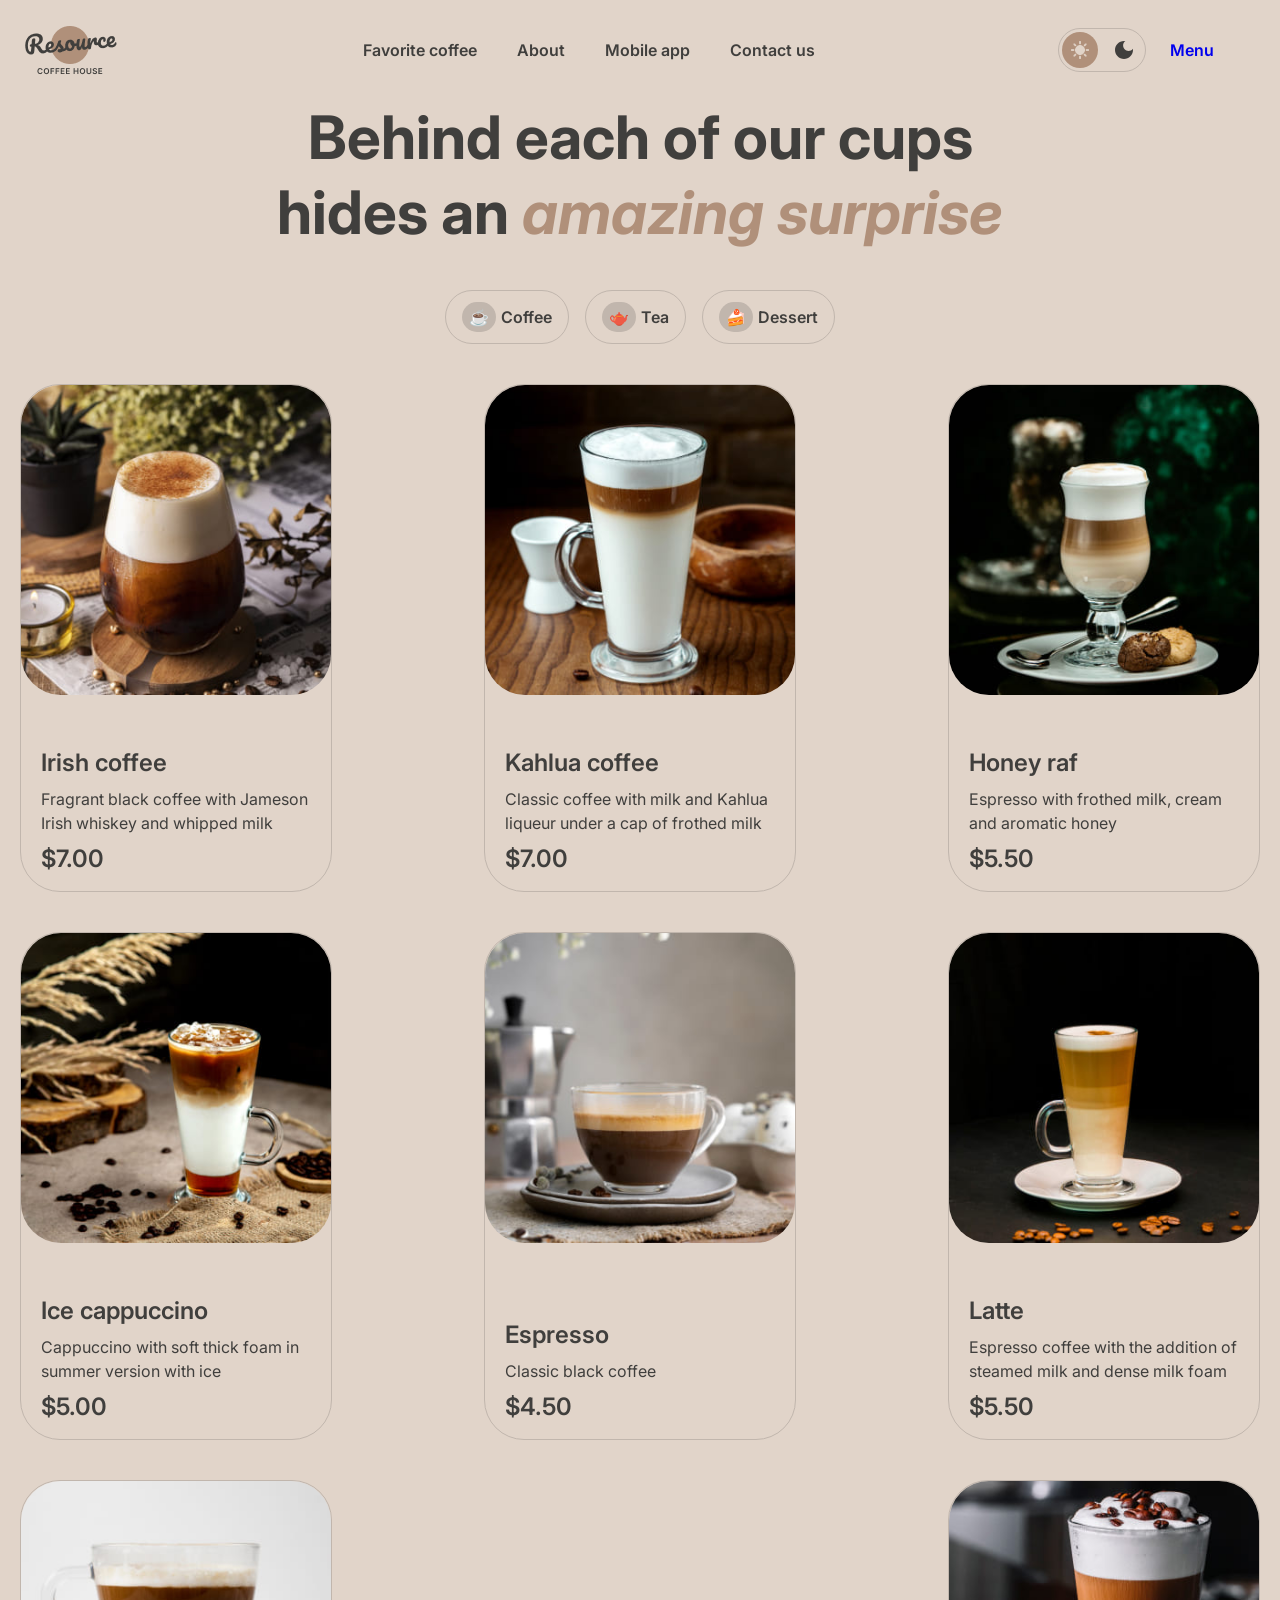
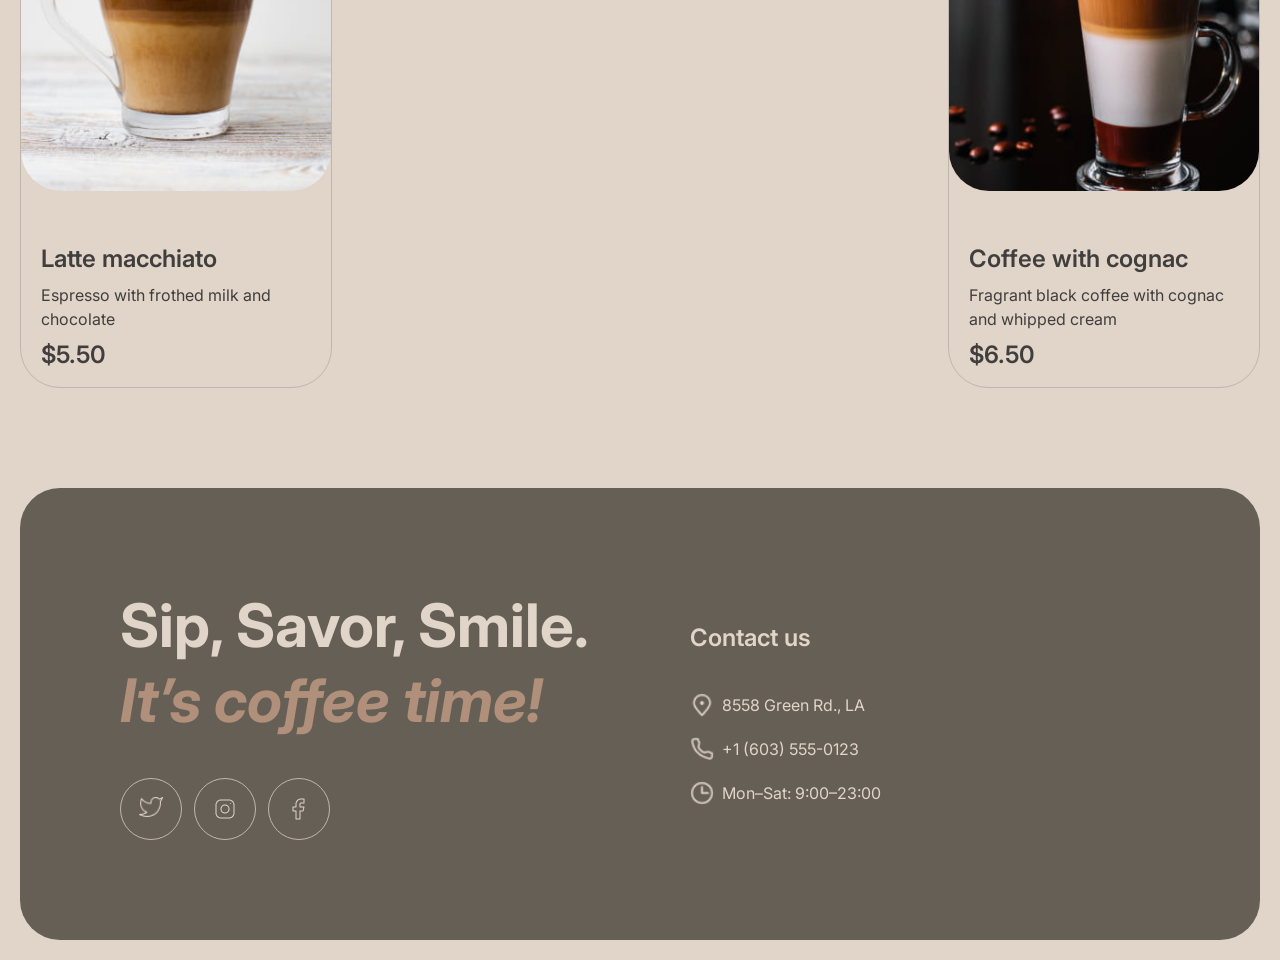
==== commit 4f72f369: "feat: add modal js/css" ====
--- a/menu.html
+++ b/menu.html
@@ -226,12 +226,12 @@
       </div>
     </section>
 
-    <section class="modal is-active">
+    <section class="modal">
       <div class="modal-container">
         <div class="modal-image-container">
           <img class="modal-image" src="/src/images/frappuccino.png" alt="">
         </div>
-    
+
         <div class="modal-info">
           <h3 class="product-title">Title</h3>
           <p class="product-description">tetle</p>
@@ -270,5 +270,6 @@
   
   <footer id="footer"></footer>
   <script type="module" src="./src/js/main.js"></script>
+  <script type="module" src="./src/js/menu.js"></script>
 </body>
 </html>
--- a/src/style/main.css
+++ b/src/style/main.css
@@ -3,6 +3,7 @@
 @import "./header.css";
 @import "./footer.css";
 @import "./menu.css";
+@import "./modal.css";
 
 .btn {
   font-family: inherit;
@@ -24,6 +25,10 @@
   margin: 0 auto;
 }
 
+.body:has(.modal.is-active) {
+  overflow: hidden;
+}
+
 .body.dark-theme {
   color: #e1d4c9;
   background-color: #292826;
@@ -371,133 +376,6 @@
   color: #403f3d;
 }
 
-/* modal */
-.modal {
-  display: none;
-}
-
-.modal.is-active {
-  background-color: rgba(64, 63, 61, 0.8);
-  inset: 0;
-  display: flex;
-  flex-direction: column;
-  justify-content: center;
-  align-items: center;
-  position: absolute;
-}
-
-.modal-container {
-  display: flex;
-  max-width: 800px;
-  color: #403f3d;
-  background-color: #e1d4c9;
-  border-radius: 40px;
-  padding: 16px;
-  margin: 0 auto;
-}
-
-.modal-image-container {
-  flex: 0.8;
-  max-width: 310px;
-  max-height: 310px;
-}
-
-.modal-image {
-  width: 100%;
-  transition: scale 0.3s;
-}
-
-.modal-image:hover {
-  scale: 1.05;
-}
-
-.modal-info {
-  flex: 1.2;
-  display: flex;
-  flex-direction: column;
-  gap: 20px;
-}
-
-.product-list-items {
-  display: flex;
-  gap: 8px;
-}
-
-.product-list-title {
-  font-size: 16px;
-  font-weight: 400;
-  margin-bottom: 8px;
-}
-
-.product-item {
-  border: 1px solid #665f55;
-  border-radius: 100px;
-  padding: 11px;
-}
-
-.product-item:hover {
-  color: #e1d4c9;
-  background-color: #665f55;
-}
-
-.product-item-label {
-  width: 30px;
-  height: 30px;
-  display: inline-block;
-  color: #403f3d;
-  text-align: center;
-  background-color: #c1b6ad;
-  border-radius: 100px;
-  padding: 4px 8px;
-  margin-right: 8px;
-  box-sizing: border-box;
-}
-
-.product-item:hover .product-item-label {
-  color: #665f55;
-  background-color: #e1d4c9;
-}
-
-.product-total {
-  font-size: 16px;
-  font-weight: 600;
-}
-
-.product-add-info {
-  font-size: 10px;
-  line-height: 140%;
-  border-top: 1px solid #c1b6ad;
-  padding: 12px 0 12px 24px;
-  position: relative;
-}
-
-.product-add-info::before {
-  content: "";
-  display: inline-block;
-  width: 16px;
-  height: 16px;
-  background-image: url("/src/images/icons/info-empty.svg");
-  background-repeat: no-repeat;
-  background-size: contain;
-  top: 12px;
-  left: 0;
-  position: absolute;
-}
-
-.product-close-btn {
-  font-size: 16px;
-  background-color: transparent;
-  border: 1px solid #665f55;
-  border-radius: 100px;
-  padding-block: 10px;
-  cursor: pointer;
-}
-
-.product-close-btn:hover {
-  color: #e1d4c9;
-  background-color: #665f55;
-}
-
 @media (max-width: 1440px) {
   .body {
     padding-inline: 20px;
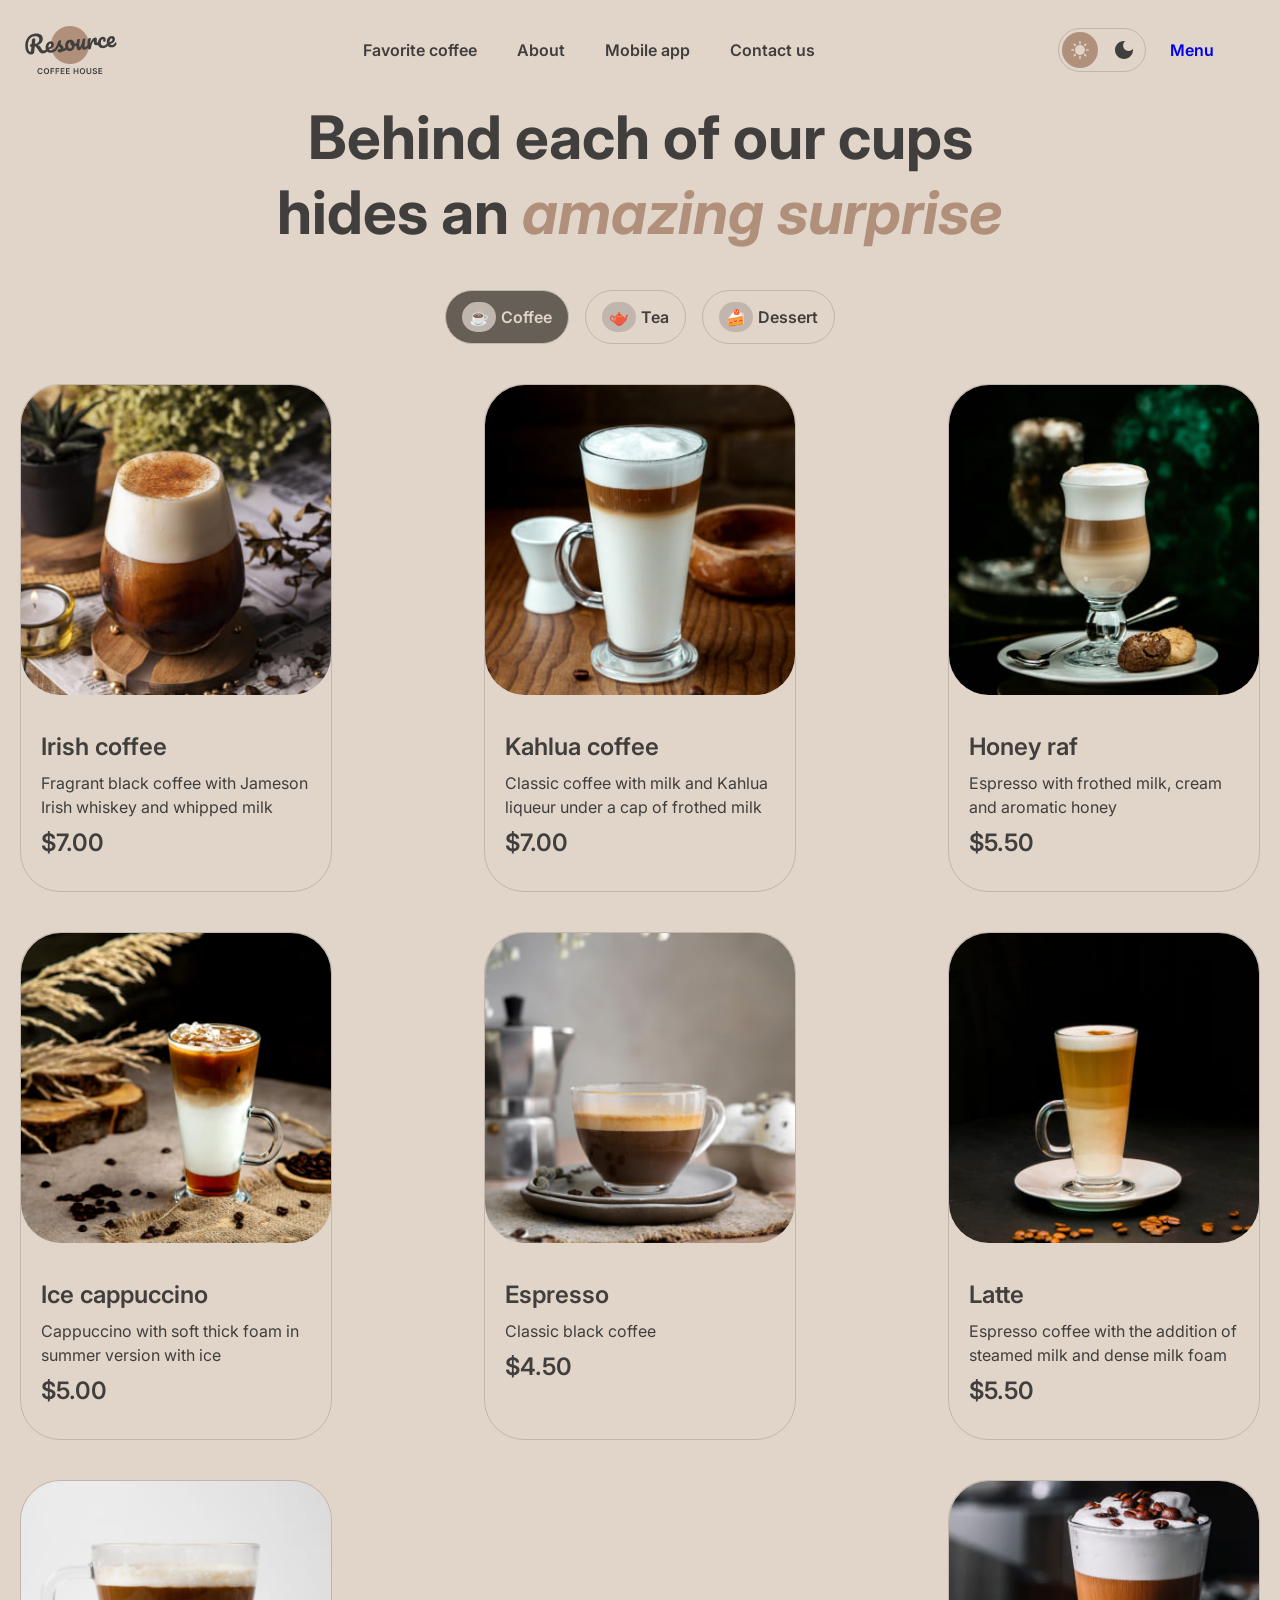
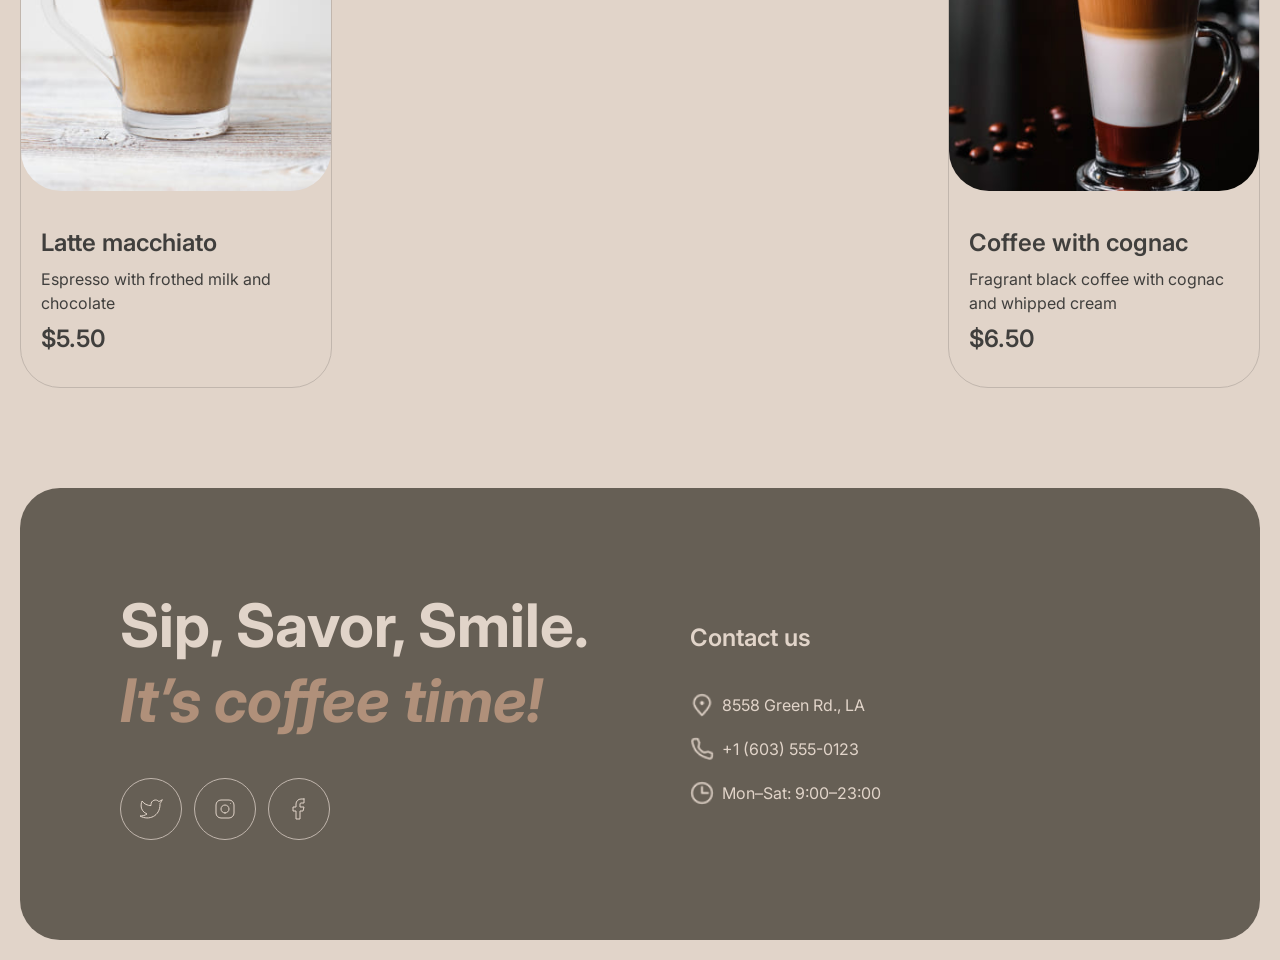
==== commit 532f0e53: "feat: add toggle to the menu" ====
--- a/menu.html
+++ b/menu.html
@@ -18,7 +18,7 @@
       <h1 class="section-title">Behind each of our cups hides an <span class="title-italic">amazing surprise</span></h1>
       
       <ul class="btn-menu">
-        <li class="btn-menu-list-item">
+        <li class="btn-menu-list-item is-active">
           <span class="btn-menu-emoj">☕</span>
           <a class="menu-link coffee" href="#coffee">Coffee</a>
         </li>
@@ -226,6 +226,12 @@
       </div>
     </section>
 
+    <aside class="side-menu">
+      <nav class="nav" id="aside-nav"></nav>
+    
+      <a class="btn menu-btn" href="menu.html">Menu</a>
+    </aside>
+
     <section class="modal">
       <div class="modal-container">
         <div class="modal-image-container">
--- a/src/style/main.css
+++ b/src/style/main.css
@@ -10,6 +10,10 @@
   border: none;
   outline: none;
   background: transparent;
+}
+
+.btn:hover {
+  cursor: pointer;
 }
 
 .body {
@@ -25,7 +29,8 @@
   margin: 0 auto;
 }
 
-.body:has(.modal.is-active) {
+.body:has(.modal.is-active),
+.body.is-active {
   overflow: hidden;
 }
 
@@ -98,7 +103,7 @@
   right: 50px;
   width: 20px;
   height: 20px;
-  background-image: url("/src/images/icons/coffee-cup.png");
+  background: url("/src/images/icons/coffee-cup.svg") center / contain no-repeat;
   opacity: 0;
   position: absolute;
 }
@@ -113,7 +118,7 @@
 }
 
 .dark-theme .hero-menu-btn:hover::after {
-  background-image: url("/src/images/icons/coffee-cup-light.png");
+  background: url("/src/images/icons/coffee-cup-light.png") center / contain no-repeat;
 }
 
 /* favorite-coffee */
@@ -163,17 +168,22 @@
   height: 60px;
   border: 1px solid #665f55;
   border-radius: 50%;
-  background-color: transparent;
   position: absolute;
 }
+
+.carousel-btn:hover {
+  background-color: #665f55;
+}
+
+/* .carousel-btn:hover.prev::after {
+  background: url("/src/images/icons/arrow-right-light.svg") center / contain no-repeat;
+} */
 
 .carousel-btn::after {
   content: "";
-  width: 18px;
-  height: 18px;
-  background-size: contain;
-  background-repeat: no-repeat;
-  background-position: center;
+  width: 28px;
+  height: 28px;
+  background: center / contain no-repeat;
 }
 
 .carousel-btn.prev {
@@ -187,20 +197,22 @@
 }
 
 .prev::after {
-  background-image: url("/src/images/icons/arrow-right.png");
+  background: url("/src/images/icons/arrow-right.svg") center / contain no-repeat;
 }
 
 .next::after {
-  background-image: url("/src/images/icons/arrow-right.png");
+  background: url("/src/images/icons/arrow-right.svg") center / contain no-repeat;
   transform: rotate(180deg);
 }
 
+.carousel-btn:hover.prev::after,
 .dark-theme .prev::after {
-  background-image: url("/src/images/icons/arrow-right-light.png");
-}
-
+  background: url("/src/images/icons/arrow-right-light.svg") center / contain no-repeat;
+}
+
+.carousel-btn:hover.next::after,
 .dark-theme .next::after {
-  background-image: url("/src/images/icons/arrow-right-light.png");
+  background: url("/src/images/icons/arrow-right-light.svg") center / contain no-repeat;
   transform: rotate(180deg);
 }
 
@@ -275,14 +287,7 @@
 
 .mobile-app-image {
   flex: 1;
-  background-image: url("/src/images/mobile-screens.png");
-  background-repeat: no-repeat;
-  background-size: contain;
-  background-position: center;
-}
-
-.dark-theme .mobile-app-image {
-  background-image: url("/src/images/mobile-screens-dark.png");
+  background: url("/src/images/mobile-screens.png") center / contain no-repeat;
 }
 
 .mobile-app-btn {
@@ -305,6 +310,24 @@
   border: 1px solid #c1b6ad;
 }
 
+.mobile-app-btn:hover {
+  color: #e1d4c9;
+  background-color: #665f55;
+}
+
+.mobile-app-btn:hover.app-store::before {
+  background: url("/src/images/icons/iphone-light.svg") center / contain no-repeat;
+}
+
+.mobile-app-btn:hover.google-play::before {
+  background: url("/src/images/icons/goggleplay-light.svg") center / contain no-repeat;
+}
+
+.dark-theme .mobile-app-btn:hover {
+  background-color: #403f3d;
+  border: 1px solid transparent;
+}
+
 .bnt-top {
   font-size: 10px;
   font-weight: 400;
@@ -323,9 +346,6 @@
 .google-play::before {
   content: "";
   display: inline-block;
-
-  background-repeat: no-repeat;
-  background-size: contain;
   top: 14px;
   left: 20px;
   position: absolute;
@@ -334,29 +354,52 @@
 .app-store::before {
   width: 36px;
   height: 36px;
-  background-image: url("/src/images/icons/iphone.png");
+  background: url("/src/images/icons/iphone.svg") center / contain no-repeat;
 }
 
 .dark-theme .app-store::before {
-  background-image: url("/src/images/icons/iphone-light.png");
+  background: url("/src/images/icons/iphone-light.svg") center / contain no-repeat;
 }
 
 .google-play::before {
   width: 31px;
   height: 31px;
-  background-image: url("/src/images/icons/goggleplay.png");
+  background: url("/src/images/icons/goggleplay.svg") center / contain no-repeat;
 }
 
 .dark-theme .google-play::before {
-  background-image: url("/src/images/icons/goggleplay-light.png");
+  background: url("/src/images/icons/goggleplay-light.svg") center / contain no-repeat;
 }
 
 /* aside menu */
 .side-menu {
-  display: none;
-  flex-direction: column;
+  position: fixed;
+  inset: 90px 0 0;
+  z-index: 100;
+
+  display: flex;
+  flex-direction: column;
+  justify-content: center;
   align-items: center;
   gap: 100px;
+
+  background-color: #e1d4c9;
+
+  opacity: 0;
+  visibility: hidden;
+  pointer-events: none;
+
+  transition: opacity 0.3s ease, visibility 0.3s ease;
+}
+
+.is-active .side-menu {
+  opacity: 1;
+  visibility: visible;
+  pointer-events: auto;
+}
+
+.dark-theme .side-menu {
+  background-color: #292826;
 }
 
 .side-menu .nav {
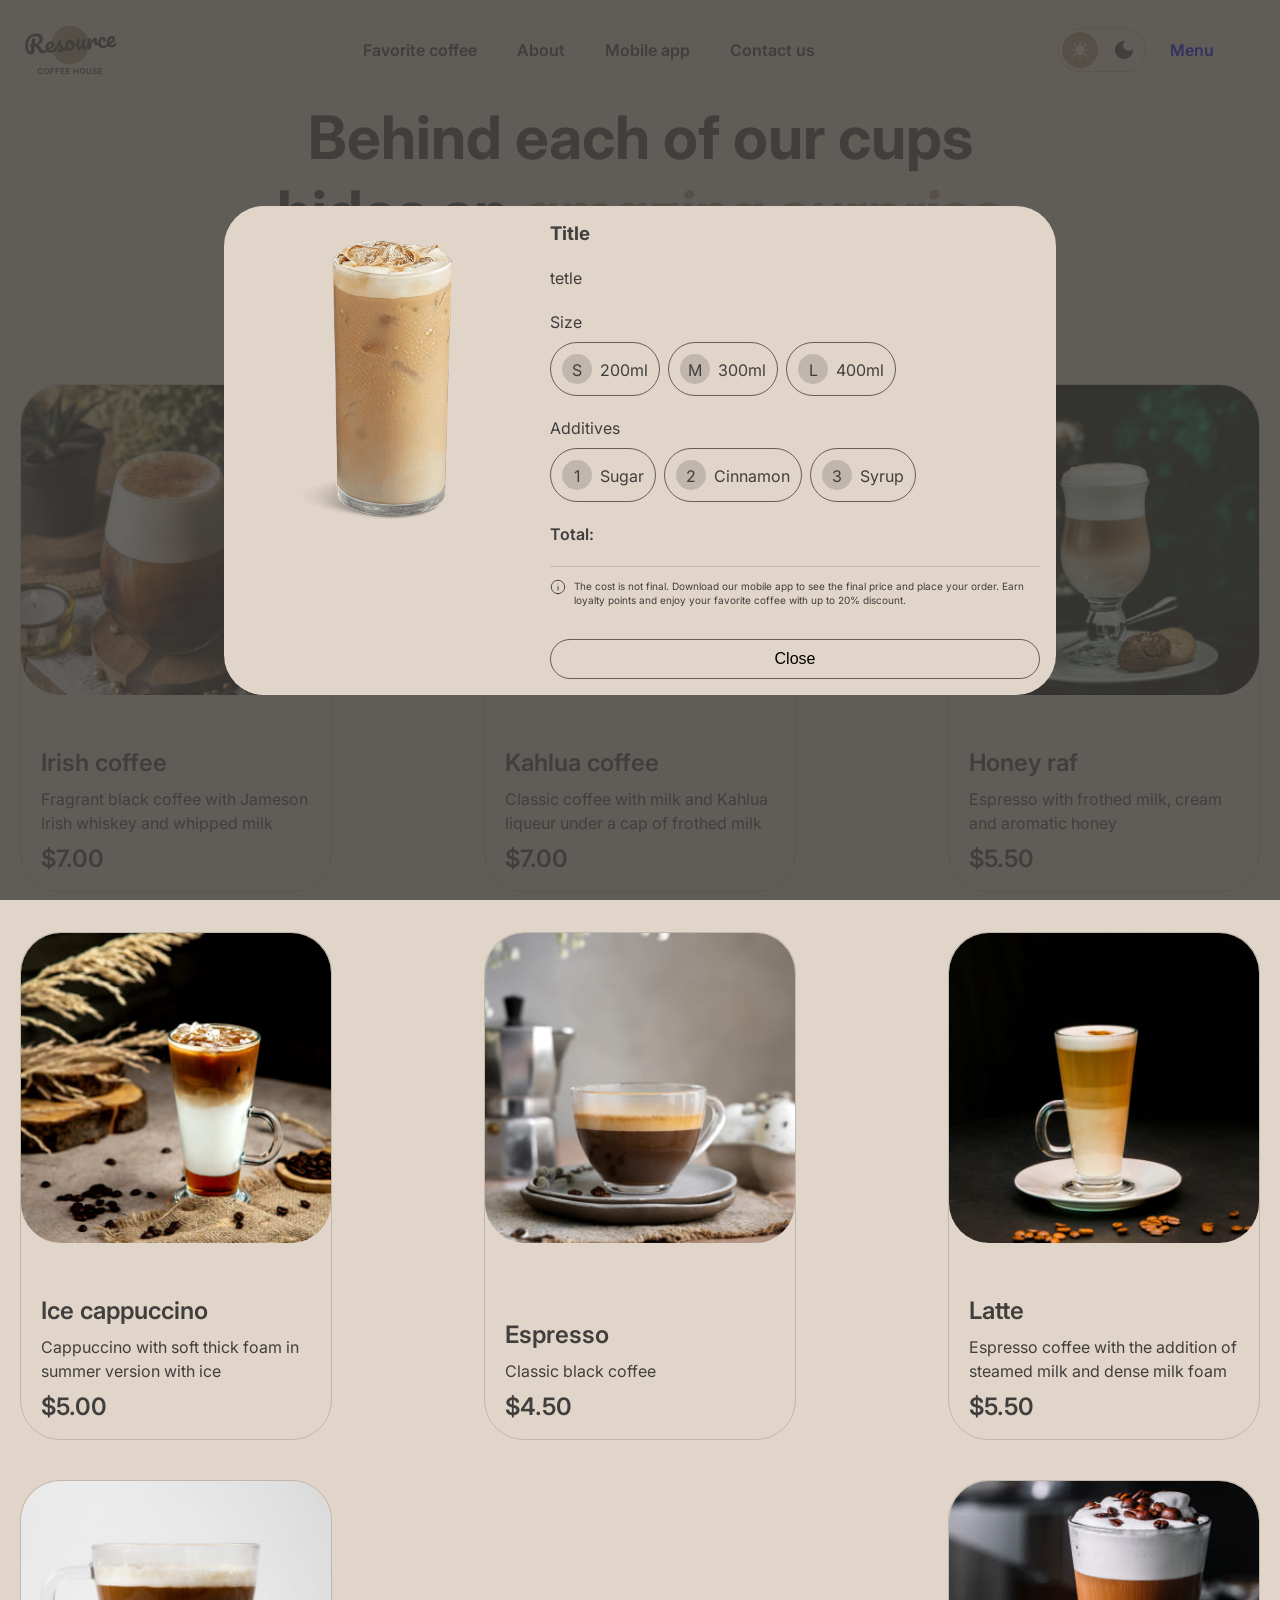
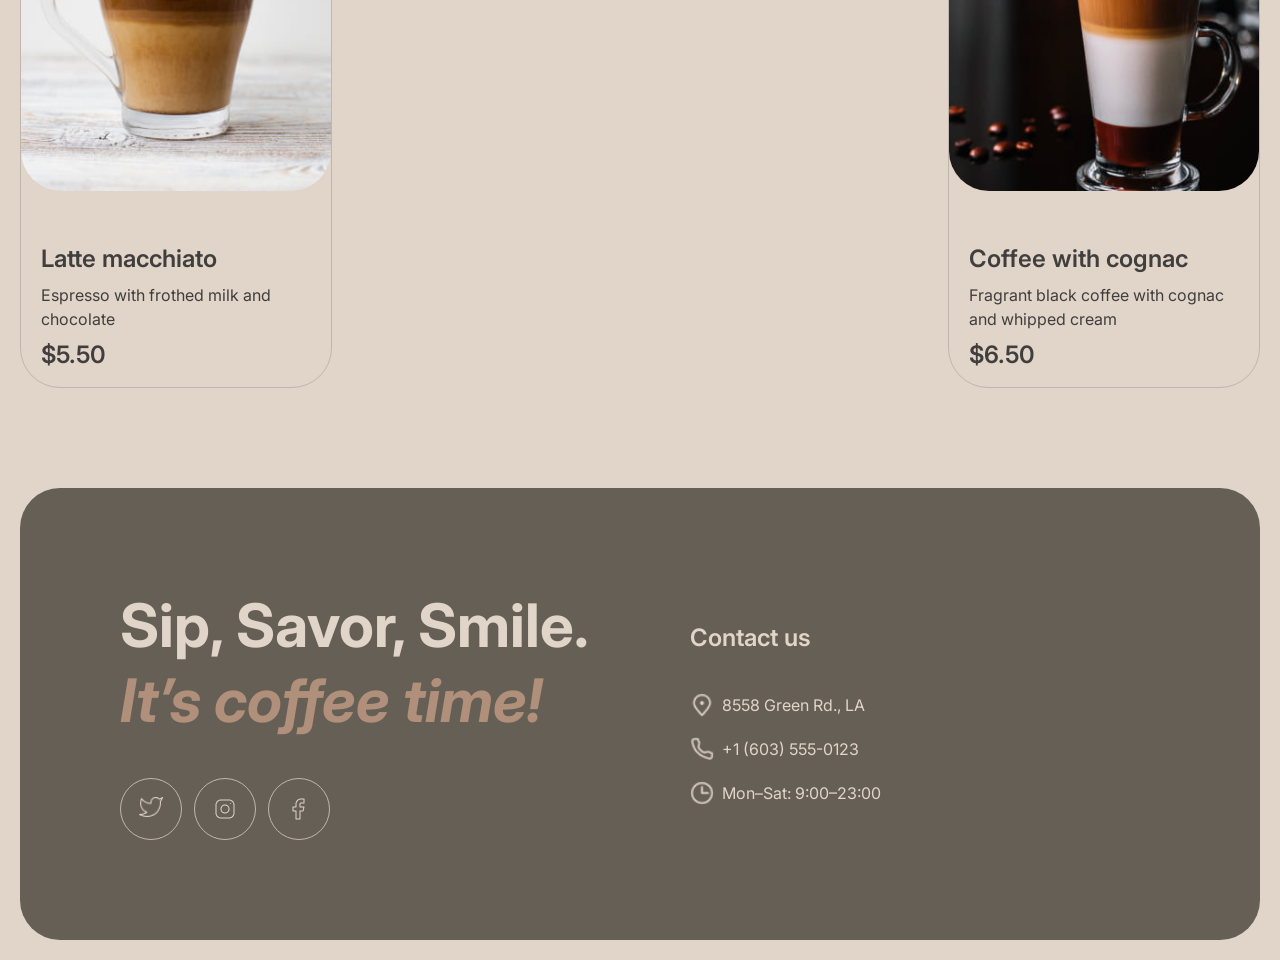
==== commit 70f13964: "Merge 8ab2736b6e51f7573e57722261d948613fe156e8 into e837280676d2596ec1d3b014ef9439613c72f9c6" ====
--- a/menu.html
+++ b/menu.html
@@ -18,7 +18,7 @@
       <h1 class="section-title">Behind each of our cups hides an <span class="title-italic">amazing surprise</span></h1>
       
       <ul class="btn-menu">
-        <li class="btn-menu-list-item is-active">
+        <li class="btn-menu-list-item">
           <span class="btn-menu-emoj">☕</span>
           <a class="menu-link coffee" href="#coffee">Coffee</a>
         </li>
@@ -226,18 +226,12 @@
       </div>
     </section>
 
-    <aside class="side-menu">
-      <nav class="nav" id="aside-nav"></nav>
-    
-      <a class="btn menu-btn" href="menu.html">Menu</a>
-    </aside>
-
-    <section class="modal">
+    <section class="modal is-active">
       <div class="modal-container">
         <div class="modal-image-container">
           <img class="modal-image" src="/src/images/frappuccino.png" alt="">
         </div>
-
+    
         <div class="modal-info">
           <h3 class="product-title">Title</h3>
           <p class="product-description">tetle</p>
@@ -276,6 +270,5 @@
   
   <footer id="footer"></footer>
   <script type="module" src="./src/js/main.js"></script>
-  <script type="module" src="./src/js/menu.js"></script>
 </body>
 </html>
--- a/src/style/main.css
+++ b/src/style/main.css
@@ -3,17 +3,12 @@
 @import "./header.css";
 @import "./footer.css";
 @import "./menu.css";
-@import "./modal.css";
 
 .btn {
   font-family: inherit;
   border: none;
   outline: none;
   background: transparent;
-}
-
-.btn:hover {
-  cursor: pointer;
 }
 
 .body {
@@ -29,11 +24,6 @@
   margin: 0 auto;
 }
 
-.body:has(.modal.is-active),
-.body.is-active {
-  overflow: hidden;
-}
-
 .body.dark-theme {
   color: #e1d4c9;
   background-color: #292826;
@@ -103,7 +93,7 @@
   right: 50px;
   width: 20px;
   height: 20px;
-  background: url("/src/images/icons/coffee-cup.svg") center / contain no-repeat;
+  background-image: url("/src/images/icons/coffee-cup.png");
   opacity: 0;
   position: absolute;
 }
@@ -118,7 +108,7 @@
 }
 
 .dark-theme .hero-menu-btn:hover::after {
-  background: url("/src/images/icons/coffee-cup-light.png") center / contain no-repeat;
+  background-image: url("/src/images/icons/coffee-cup-light.png");
 }
 
 /* favorite-coffee */
@@ -168,22 +158,17 @@
   height: 60px;
   border: 1px solid #665f55;
   border-radius: 50%;
+  background-color: transparent;
   position: absolute;
 }
-
-.carousel-btn:hover {
-  background-color: #665f55;
-}
-
-/* .carousel-btn:hover.prev::after {
-  background: url("/src/images/icons/arrow-right-light.svg") center / contain no-repeat;
-} */
 
 .carousel-btn::after {
   content: "";
-  width: 28px;
-  height: 28px;
-  background: center / contain no-repeat;
+  width: 18px;
+  height: 18px;
+  background-size: contain;
+  background-repeat: no-repeat;
+  background-position: center;
 }
 
 .carousel-btn.prev {
@@ -197,22 +182,20 @@
 }
 
 .prev::after {
-  background: url("/src/images/icons/arrow-right.svg") center / contain no-repeat;
+  background-image: url("/src/images/icons/arrow-right.png");
 }
 
 .next::after {
-  background: url("/src/images/icons/arrow-right.svg") center / contain no-repeat;
+  background-image: url("/src/images/icons/arrow-right.png");
   transform: rotate(180deg);
 }
 
-.carousel-btn:hover.prev::after,
 .dark-theme .prev::after {
-  background: url("/src/images/icons/arrow-right-light.svg") center / contain no-repeat;
-}
-
-.carousel-btn:hover.next::after,
+  background-image: url("/src/images/icons/arrow-right-light.png");
+}
+
 .dark-theme .next::after {
-  background: url("/src/images/icons/arrow-right-light.svg") center / contain no-repeat;
+  background-image: url("/src/images/icons/arrow-right-light.png");
   transform: rotate(180deg);
 }
 
@@ -287,7 +270,14 @@
 
 .mobile-app-image {
   flex: 1;
-  background: url("/src/images/mobile-screens.png") center / contain no-repeat;
+  background-image: url("/src/images/mobile-screens.png");
+  background-repeat: no-repeat;
+  background-size: contain;
+  background-position: center;
+}
+
+.dark-theme .mobile-app-image {
+  background-image: url("/src/images/mobile-screens-dark.png");
 }
 
 .mobile-app-btn {
@@ -310,24 +300,6 @@
   border: 1px solid #c1b6ad;
 }
 
-.mobile-app-btn:hover {
-  color: #e1d4c9;
-  background-color: #665f55;
-}
-
-.mobile-app-btn:hover.app-store::before {
-  background: url("/src/images/icons/iphone-light.svg") center / contain no-repeat;
-}
-
-.mobile-app-btn:hover.google-play::before {
-  background: url("/src/images/icons/goggleplay-light.svg") center / contain no-repeat;
-}
-
-.dark-theme .mobile-app-btn:hover {
-  background-color: #403f3d;
-  border: 1px solid transparent;
-}
-
 .bnt-top {
   font-size: 10px;
   font-weight: 400;
@@ -346,6 +318,9 @@
 .google-play::before {
   content: "";
   display: inline-block;
+
+  background-repeat: no-repeat;
+  background-size: contain;
   top: 14px;
   left: 20px;
   position: absolute;
@@ -354,52 +329,29 @@
 .app-store::before {
   width: 36px;
   height: 36px;
-  background: url("/src/images/icons/iphone.svg") center / contain no-repeat;
+  background-image: url("/src/images/icons/iphone.png");
 }
 
 .dark-theme .app-store::before {
-  background: url("/src/images/icons/iphone-light.svg") center / contain no-repeat;
+  background-image: url("/src/images/icons/iphone-light.png");
 }
 
 .google-play::before {
   width: 31px;
   height: 31px;
-  background: url("/src/images/icons/goggleplay.svg") center / contain no-repeat;
+  background-image: url("/src/images/icons/goggleplay.png");
 }
 
 .dark-theme .google-play::before {
-  background: url("/src/images/icons/goggleplay-light.svg") center / contain no-repeat;
+  background-image: url("/src/images/icons/goggleplay-light.png");
 }
 
 /* aside menu */
 .side-menu {
-  position: fixed;
-  inset: 90px 0 0;
-  z-index: 100;
-
-  display: flex;
-  flex-direction: column;
-  justify-content: center;
+  display: none;
+  flex-direction: column;
   align-items: center;
   gap: 100px;
-
-  background-color: #e1d4c9;
-
-  opacity: 0;
-  visibility: hidden;
-  pointer-events: none;
-
-  transition: opacity 0.3s ease, visibility 0.3s ease;
-}
-
-.is-active .side-menu {
-  opacity: 1;
-  visibility: visible;
-  pointer-events: auto;
-}
-
-.dark-theme .side-menu {
-  background-color: #292826;
 }
 
 .side-menu .nav {
@@ -419,6 +371,135 @@
   color: #403f3d;
 }
 
+/* modal */
+.modal {
+  display: none;
+}
+
+.modal.is-active {
+  background-color: rgba(64, 63, 61, 0.8);
+  inset: 0;
+  display: flex;
+  flex-direction: column;
+  justify-content: center;
+  align-items: center;
+  position: absolute;
+}
+
+.modal-container {
+  display: flex;
+  max-width: 800px;
+  color: #403f3d;
+  background-color: #e1d4c9;
+  border-radius: 40px;
+  padding: 16px;
+  margin: 0 auto;
+}
+
+.modal-image-container {
+  flex: 0.8;
+  max-width: 310px;
+  max-height: 310px;
+}
+
+.modal-image {
+  width: 100%;
+  transition: scale 0.3s;
+}
+
+.modal-image:hover {
+  scale: 1.05;
+}
+
+.modal-info {
+  flex: 1.2;
+  display: flex;
+  flex-direction: column;
+  gap: 20px;
+}
+
+.product-list-items {
+  display: flex;
+  gap: 8px;
+}
+
+.product-list-title {
+  font-size: 16px;
+  font-weight: 400;
+  margin-bottom: 8px;
+}
+
+.product-item {
+  border: 1px solid #665f55;
+  border-radius: 100px;
+  padding: 11px;
+  transition: all 0.3s;
+}
+
+.product-item:hover {
+  color: #e1d4c9;
+  background-color: #665f55;
+}
+
+.product-item-label {
+  width: 30px;
+  height: 30px;
+  display: inline-block;
+  color: #403f3d;
+  text-align: center;
+  background-color: #c1b6ad;
+  border-radius: 100px;
+  padding: 4px 8px;
+  margin-right: 8px;
+  box-sizing: border-box;
+}
+
+.product-item:hover .product-item-label {
+  color: #665f55;
+  background-color: #e1d4c9;
+}
+
+.product-total {
+  font-size: 16px;
+  font-weight: 600;
+}
+
+.product-add-info {
+  font-size: 10px;
+  line-height: 140%;
+  border-top: 1px solid #c1b6ad;
+  padding: 12px 0 12px 24px;
+  position: relative;
+}
+
+.product-add-info::before {
+  content: "";
+  display: inline-block;
+  width: 16px;
+  height: 16px;
+  background-image: url("/src/images/icons/info-empty.svg");
+  background-repeat: no-repeat;
+  background-size: contain;
+  top: 12px;
+  left: 0;
+  position: absolute;
+}
+
+.product-close-btn {
+  font-size: 16px;
+  background-color: transparent;
+  border: 1px solid #665f55;
+  border-radius: 100px;
+  padding-block: 10px;
+  transition: all 0.3s;
+  cursor: pointer;
+}
+
+.product-close-btn:hover {
+  color: #e1d4c9;
+  background-color: #665f55;
+}
+
 @media (max-width: 1440px) {
   .body {
     padding-inline: 20px;
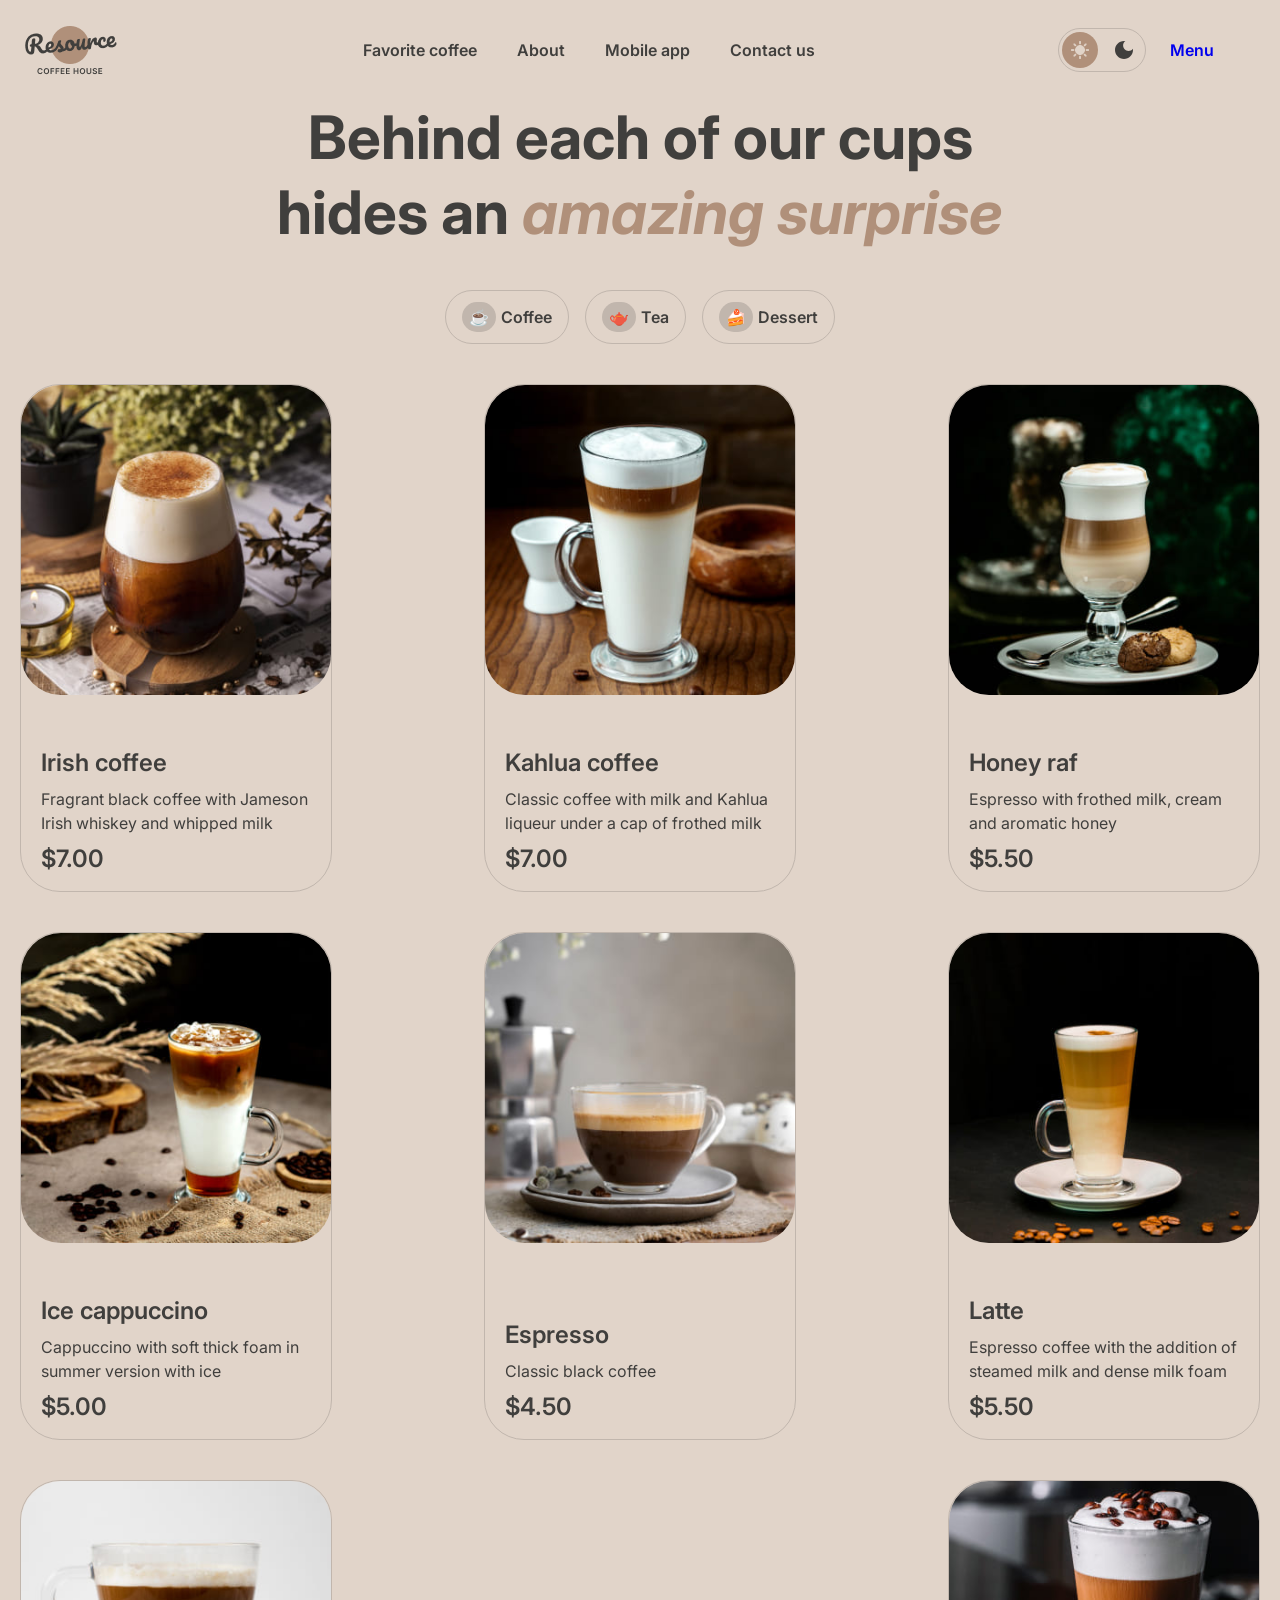
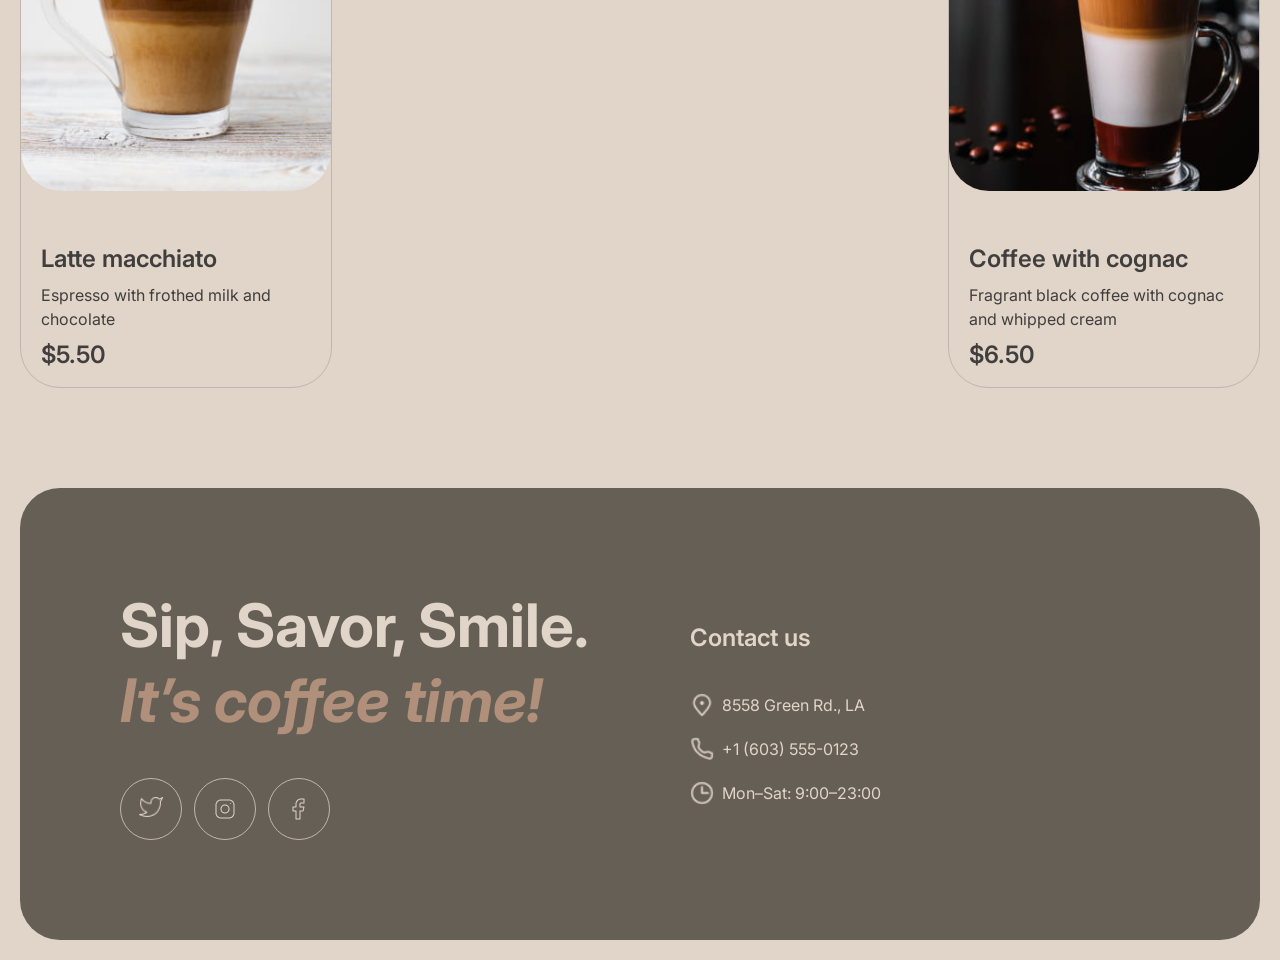
==== commit 0e85f64d: "fix: add /data.json" ====
--- a/menu.html
+++ b/menu.html
@@ -12,13 +12,11 @@
 </head>
 <body class="body">
   <header id="header"></header>
-
   <main class="menu" id="menu">
     <section class="menu-container">
       <h1 class="section-title">Behind each of our cups hides an <span class="title-italic">amazing surprise</span></h1>
-      
       <ul class="btn-menu">
-        <li class="btn-menu-list-item">
+        <li class="btn-menu-list-item is-active">
           <span class="btn-menu-emoj">☕</span>
           <a class="menu-link coffee" href="#coffee">Coffee</a>
         </li>
@@ -31,244 +29,57 @@
           <a class="menu-link dessert" href="#dessert">Dessert</a>
         </li>
       </ul>
-
       <div class="cards-conteiner coffee-list" id="coffee">
-        <div class="card">
-          <img class="card-img" src="/src/images/menu/Irish.jpg" alt="Irish coffee">
-          <div class="card-content">
-            <h2 class="card-title">Irish coffee</h2>
-            <p class="card-descrp">Fragrant black coffee with Jameson Irish whiskey and whipped milk</p>
-            <p class="card-price">$7.00</p>
-          </div>
-        </div>
-
-        <div class="card">
-          <img class="card-img" src="/src/images/menu/Kahlua.jpg" alt="Kahlua coffee">
-          <div class="card-content">
-            <h2 class="card-title">Kahlua coffee</h2>
-            <p class="card-descrp">Classic coffee with milk and Kahlua liqueur under a cap of frothed milk</p>
-            <p class="card-price">$7.00</p>
-          </div>
-        </div>
-
-        <div class="card">
-          <img class="card-img" src="/src/images/menu/Honey.jpg" alt="Honey raf">
-          <div class="card-content">
-            <h2 class="card-title">Honey raf</h2>
-            <p class="card-descrp">Espresso with frothed milk, cream and aromatic honey</p>
-            <p class="card-price">$5.50</p>
-          </div>
-        </div>
-
-        <div class="card">
-          <img class="card-img" src="/src/images/menu/Ice.jpg" alt="Ice cappuccino">
-          <div class="card-content">
-            <h2 class="card-title">Ice cappuccino</h2>
-            <p class="card-descrp">Cappuccino with soft thick foam in summer version with ice</p>
-            <p class="card-price">$5.00</p>
-          </div>
-        </div>
-
-        <div class="card">
-          <img class="card-img" src="/src/images/menu/Espresso.jpg" alt="Espresso">
-          <div class="card-content">
-            <h2 class="card-title">Espresso</h2>
-            <p class="card-descrp">Classic black coffee</p>
-            <p class="card-price">$4.50</p>
-          </div>
-        </div>
-
-        <div class="card">
-          <img class="card-img" src="/src/images/menu/Latte.jpg" alt="Latte">
-          <div class="card-content">
-            <h2 class="card-title">Latte</h2>
-            <p class="card-descrp">Espresso coffee with the addition of steamed milk and dense milk foam</p>
-            <p class="card-price">$5.50</p>
-          </div>
-        </div>
-
-        <div class="card">
-          <img class="card-img" src="/src/images/menu/macchiato.jpg" alt="Latte macchiato">
-          <div class="card-content">
-            <h2 class="card-title">Latte macchiato</h2>
-            <p class="card-descrp">Espresso with frothed milk and chocolate</p>
-            <p class="card-price">$5.50</p>
-          </div>
-        </div>
-
-        <div class="card">
-          <img class="card-img" src="/src/images/menu/cognac.jpg" alt="Coffee with cognac">
-          <div class="card-content">
-            <h2 class="card-title">Coffee with cognac</h2>
-            <p class="card-descrp">Fragrant black coffee with cognac and whipped cream</p>
-            <p class="card-price">$6.50</p>
-          </div>
-        </div>
-
         <div class="load-more"></div>
       </div>
-
       <div class="cards-conteiner tea-list" id="tea">
-        <div class="card">
-          <img class="card-img" src="/src/images/menu/Moroccan.png" alt="Moroccan tea">
-          <div class="card-content">
-            <h2 class="card-title">Moroccan</h2>
-            <p class="card-descrp">Fragrant black tea with the addition of tangerine, cinnamon, honey, lemon and mint</p>
-            <p class="card-price">$4.50</p>
-          </div>
-        </div>
-
-        <div class="card">
-          <img class="card-img" src="/src/images/menu/Ginger.png" alt="Ginger tea">
-          <div class="card-content">
-            <h2 class="card-title">Ginger</h2>
-            <p class="card-descrp">Original black tea with fresh ginger, lemon and honey</p>
-            <p class="card-price">$5.00</p>
-          </div>
-        </div>
-
-        <div class="card">
-          <img class="card-img" src="/src/images/menu/Cranberry.png" alt="Cranberry tea">
-          <div class="card-content">
-            <h2 class="card-title">Cranberry</h2>
-            <p class="card-descrp">Invigorating black tea with cranberry and honey</p>
-            <p class="card-price">$5.00</p>
-          </div>
-        </div>
-
-        <div class="card">
-          <img class="card-img" src="/src/images/menu/buckthorn.png" alt="Sea buckthorn tea">
-          <div class="card-content">
-            <h2 class="card-title">Sea buckthorn</h2>
-            <p class="card-descrp">Toning sweet black tea with sea buckthorn, fresh thyme and cinnamon</p>
-            <p class="card-price">$5.50</p>
-          </div>
-        </div>
-
         <div class="load-more"></div>
       </div>
-
       <div class="cards-conteiner dessert-list" id="dessert">
-        <div class="card">
-          <img class="card-img" src="/src/images/menu/Marble-cheesecake.png" alt="Marble cheesecake">
-          <div class="card-content">
-            <h2 class="card-title">Marble cheesecake</h2>
-            <p class="card-descrp">Philadelphia cheese with lemon zest on a light sponge cake and red currant jam</p>
-            <p class="card-price">$3.50</p>
-          </div>
-        </div>
-
-        <div class="card">
-          <img class="card-img" src="/src/images/menu/Red-velvet.png" alt="Red velvet">
-          <div class="card-content">
-            <h2 class="card-title">Red velvet</h2>
-            <p class="card-descrp">Layer cake with cream cheese frosting</p>
-            <p class="card-price">$4.00</p>
-          </div>
-        </div>
-
-        <div class="card">
-          <img class="card-img" src="/src/images/menu/Cheesecakes.png" alt="Cheesecakes">
-          <div class="card-content">
-            <h2 class="card-title">Cheesecakes</h2>
-            <p class="card-descrp">Soft cottage cheese pancakes with sour cream and fresh berries and sprinkled with powdered
-              sugar</p>
-            <p class="card-price">$4.50</p>
-          </div>
-        </div>
-
-        <div class="card">
-          <img class="card-img" src="/src/images/menu/Creme-brulee.png" alt="Creme brulee">
-          <div class="card-content">
-            <h2 class="card-title">Creme brulee</h2>
-            <p class="card-descrp">Delicate creamy dessert in a caramel basket with wild berries</p>
-            <p class="card-price">$4.00</p>
-          </div>
-        </div>
-
-        <div class="card">
-          <img class="card-img" src="/src/images/menu/Pancakes.png" alt="Pancakes">
-          <div class="card-content">
-            <h2 class="card-title">Pancakes</h2>
-            <p class="card-descrp">Tender pancakes with strawberry jam and fresh strawberries</p>
-            <p class="card-price">$4.50</p>
-          </div>
-        </div>
-
-        <div class="card">
-          <img class="card-img" src="/src/images/menu/Honey-cake.png" alt="Honey cake">
-          <div class="card-content">
-            <h2 class="card-title">Honey cake</h2>
-            <p class="card-descrp">Classic honey cake with delicate custard</p>
-            <p class="card-price">$4.50</p>
-          </div>
-        </div>
-
-        <div class="card">
-          <img class="card-img" src="/src/images/menu/Chocolate-cake.png" alt="Chocolate cake">
-          <div class="card-content">
-            <h2 class="card-title">Chocolate cake</h2>
-            <p class="card-descrp">Cake with hot chocolate filling and nuts with dried apricots</p>
-            <p class="card-price">$5.50</p>
-          </div>
-        </div>
-
-        <div class="card">
-          <img class="card-img" src="/src/images/menu/Black-forest.png" alt="Black forest">
-          <div class="card-content">
-            <h2 class="card-title">Black forest</h2>
-            <p class="card-descrp">A combination of thin sponge cake with cherry jam and light chocolate mousse</p>
-            <p class="card-price">$6.50</p>
-          </div>
-        </div>
-
         <div class="load-more"></div>
       </div>
     </section>
-
-    <section class="modal is-active">
+    <aside class="side-menu">
+      <nav class="nav" id="aside-nav"></nav>
+      <a class="btn menu-btn" href="menu.html">Menu</a>
+    </aside>
+    <section class="modal">
       <div class="modal-container">
         <div class="modal-image-container">
           <img class="modal-image" src="/src/images/frappuccino.png" alt="">
         </div>
-    
         <div class="modal-info">
           <h3 class="product-title">Title</h3>
           <p class="product-description">tetle</p>
-    
           <div class="product-size">
             <h4 class="product-list-title">Size</h4>
-    
             <ul class="product-list-items">
               <li class="product-item"><span class="product-item-label">S</span>200ml</li>
               <li class="product-item"><span class="product-item-label">M</span>300ml</li>
               <li class="product-item"><span class="product-item-label">L</span>400ml</li>
             </ul>
           </div>
-    
           <div class="product-additives">
             <h4 class="product-list-title">Additives</h4>
-    
             <ul class="product-list-items">
               <li class="product-item"><span class="product-item-label">1</span>Sugar</li>
               <li class="product-item"><span class="product-item-label">2</span>Cinnamon</li>
               <li class="product-item"><span class="product-item-label">3</span>Syrup</li>
             </ul>
           </div>
-    
           <p class="product-total">Total: <span class="product-price"></span></p>
-    
-          <p class="product-add-info">The cost is not final. Download our mobile app to see the final price and place your
-            order. Earn loyalty points and
-            enjoy your favorite coffee with up to 20% discount.</p>
-    
+          <p class="product-add-info">The cost is not final. Download our mobile app to see the final price and place
+            your order. Earn loyalty points and enjoy your favorite coffee with up to 20% discount.</p>
           <button class="product-close-btn">Close</button>
         </div>
       </div>
     </section>
   </main>
-  
   <footer id="footer"></footer>
   <script type="module" src="./src/js/main.js"></script>
+  <script type="module" src="./src/js/menu.js"></script>
 </body>
-</html>+</html>
+
+<!DOCTYPE html>
+<html lang="en">
